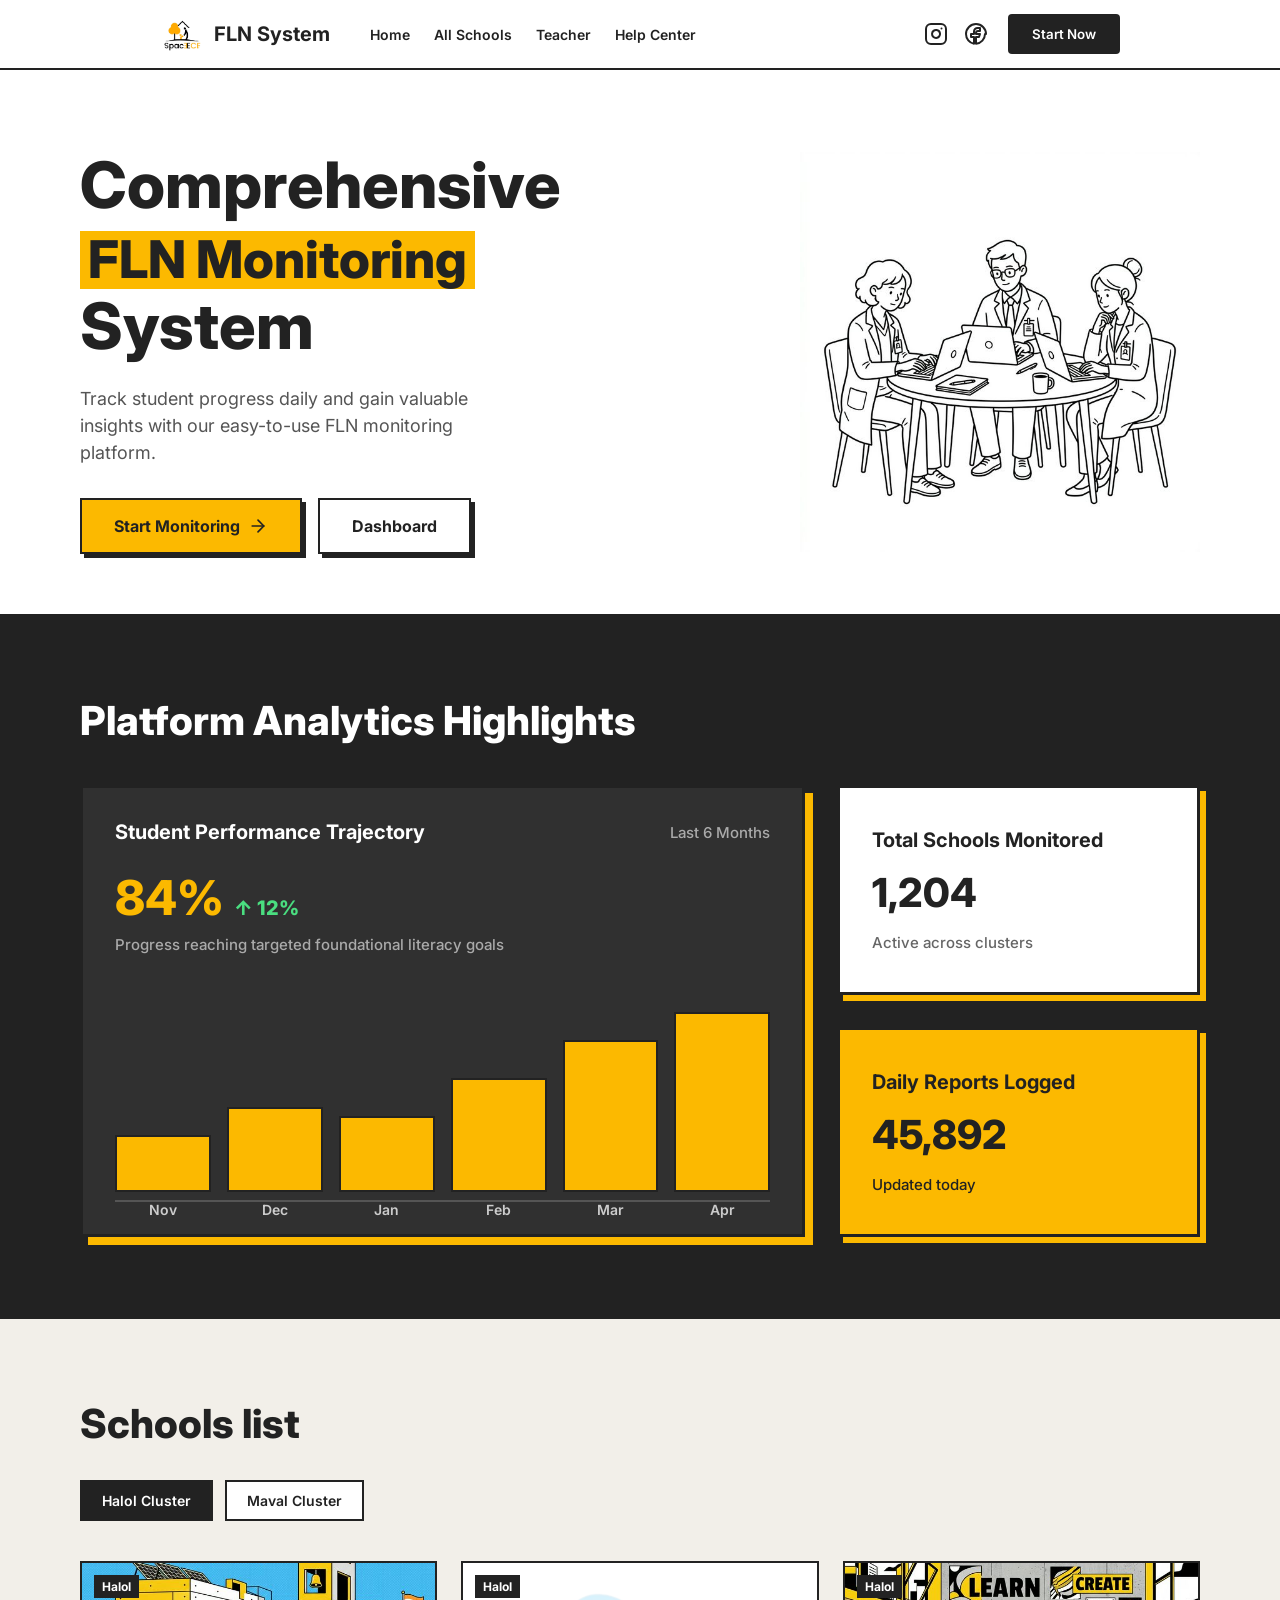
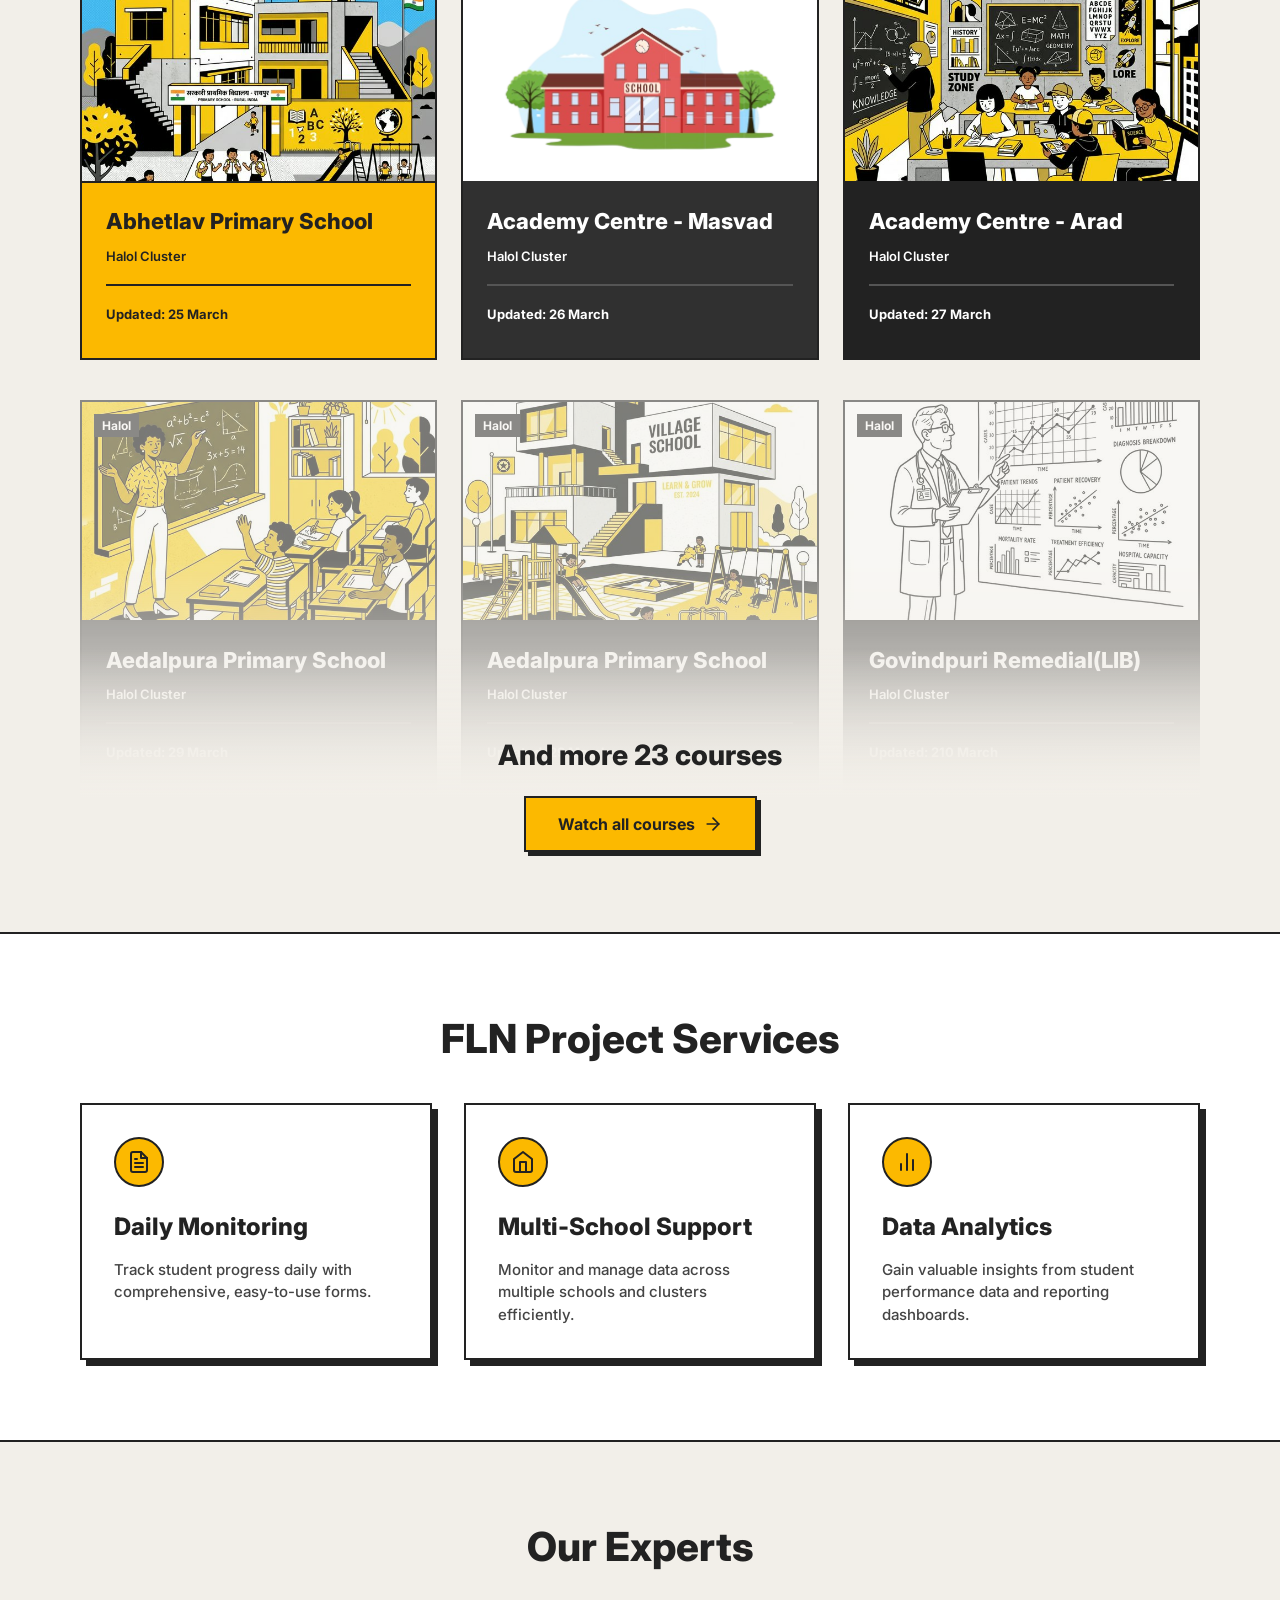
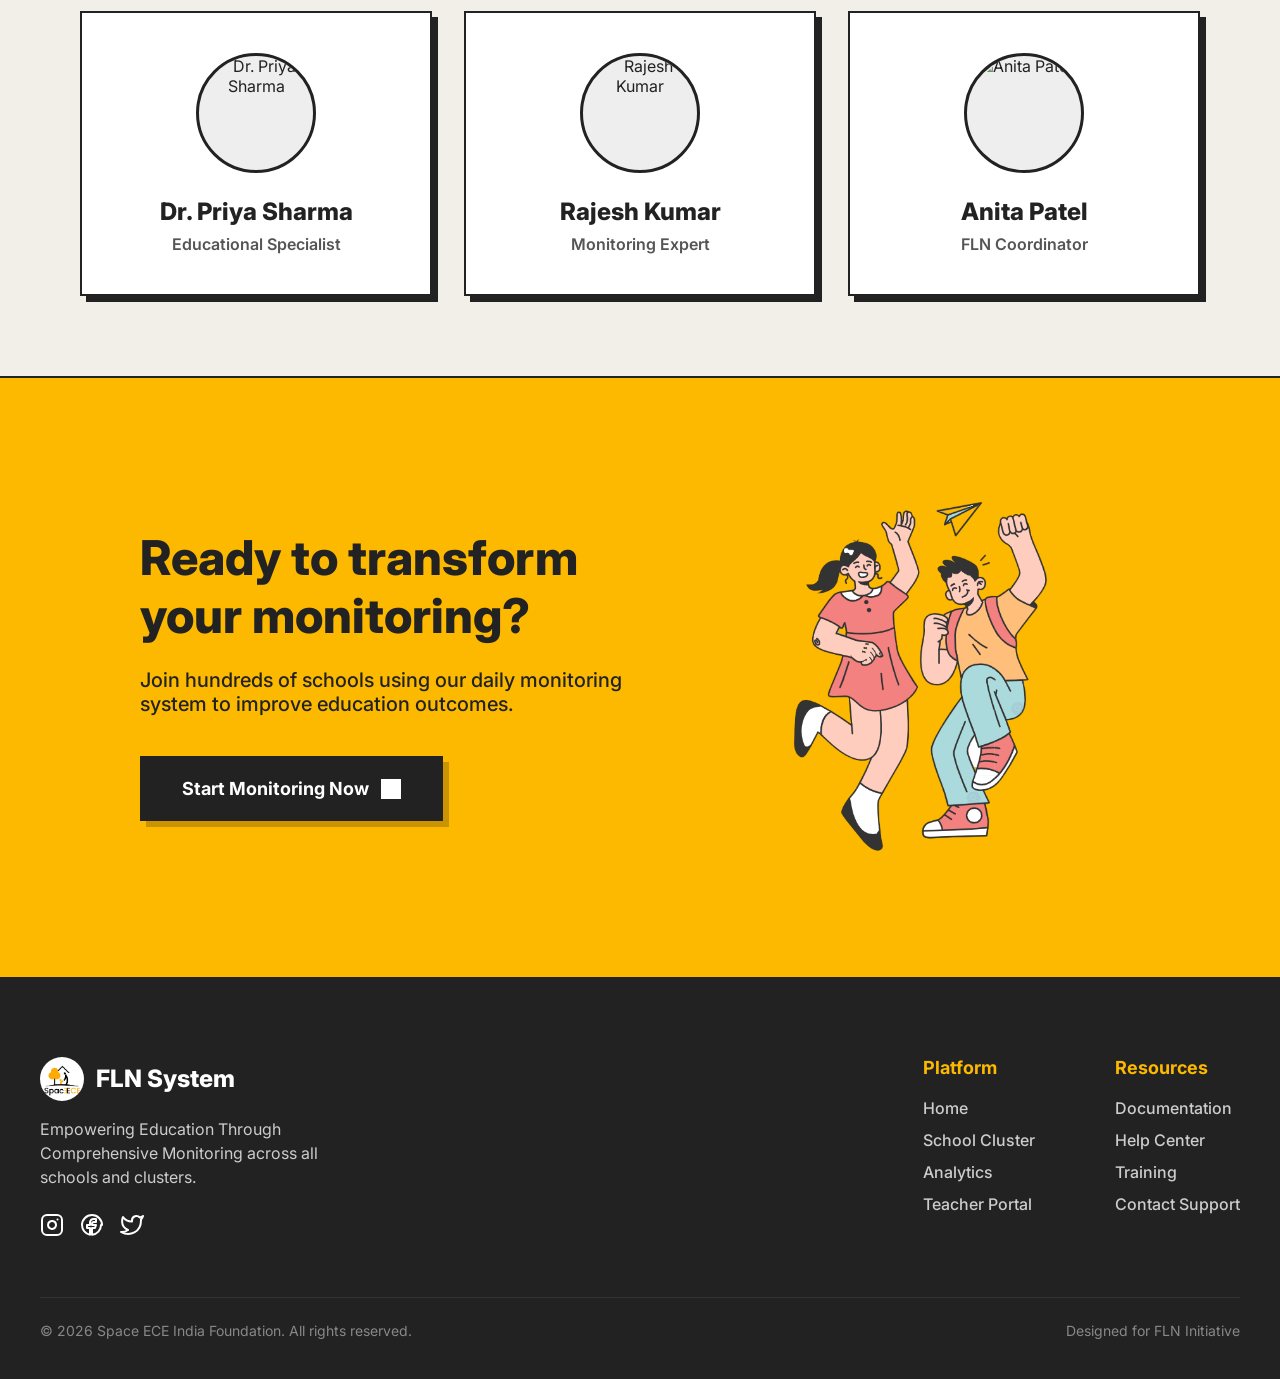
==== index.html @ 3b797afa "fix: Update all navigation links to point to their respective HTML pages across the application." ====
<!DOCTYPE html>
<html lang="en">

<head>
  <meta charset="UTF-8">
  <meta name="viewport" content="width=device-width, initial-scale=1.0">
  <title>FLN Monitoring | Space ECE India Foundation</title>
  <link rel="preconnect" href="https://fonts.googleapis.com">
  <link rel="preconnect" href="https://fonts.gstatic.com" crossorigin>
  <link href="https://fonts.googleapis.com/css2?family=Inter:wght@400;500;600;700;800&display=swap" rel="stylesheet">
  <style>
    :root {
      --yellow: #fcb900;
      --black: #222222;
      --dark-gray: #303030;
      --bg-gray: #f2efe9;
      --border-color: #222222;
    }

    * {
      margin: 0;
      padding: 0;
      box-sizing: border-box;
      font-family: 'Inter', sans-serif;
    }

    body {
      color: var(--black);
      background-color: #ffffff;
    }

    /* Navbar */
    .navbar {
      display: flex;
      justify-content: space-between;
      align-items: center;
      padding: 0 160px;
      height: 70px;
      border-bottom: 2px solid var(--border-color);
      background: #fff;
    }

    .nav-left {
      display: flex;
      align-items: center;
      gap: 40px;
    }

    .logo {
      display: flex;
      align-items: center;
      gap: 10px;
      font-size: 20px;
      font-weight: 700;
    }

    .logo-icon {
      width: 44px;
      height: 44px;
      border: none;
      border-radius: 50%;
    }

    .nav-links {
      display: flex;
      gap: 24px;
    }

    .nav-links a {
      text-decoration: none;
      color: var(--black);
      font-weight: 600;
      font-size: 14px;
    }

    .nav-right {
      display: flex;
      align-items: center;
      gap: 20px;
      height: 100%;
    }

    .social-icons {
      display: flex;
      gap: 16px;
      align-items: center;
    }

    .user-profile {
      display: flex;
      align-items: center;
      gap: 12px;
      border-left: 2px solid var(--border-color);
      padding-left: 20px;
      height: 100%;
      font-weight: 600;
      font-size: 14px;
    }

    .avatar {
      width: 32px;
      height: 32px;
      border-radius: 50%;
      background: #ddd;
      overflow: hidden;
    }

    .avatar img {
      width: 100%;
      height: 100%;
      object-fit: cover;
    }

    .btn-write {
      background: var(--black);
      color: #fff;
      border: none;
      padding: 12px 24px;
      font-weight: 600;
      border-radius: 4px;
      cursor: pointer;
      display: flex;
      align-items: center;
      gap: 8px;
    }

    /* Hero Section */
    .hero {
      display: flex;
      justify-content: space-between;
      align-items: center;
      padding: 80px 80px 60px 80px;
      max-width: 1400px;
      margin: 0 auto;
    }

    .hero-content {
      flex: 1;
      max-width: 500px;
    }

    .hero h1 {
      font-size: 64px;
      line-height: 1.1;
      font-weight: 800;
      margin-bottom: 24px;
    }

    .highlight-yellow {
      background-color: var(--yellow);
      padding: 0 8px;
      display: inline-block;
    }

    .hero p {
      font-size: 18px;
      color: #555;
      line-height: 1.5;
      max-width: 400px;
    }

    .hero-buttons {
      display: flex;
      gap: 16px;
      margin-top: 32px;
    }

    .btn-hero {
      border: 2px solid var(--black);
      padding: 16px 32px;
      font-size: 16px;
      font-weight: 700;
      cursor: pointer;
      display: inline-flex;
      align-items: center;
      gap: 8px;
      box-shadow: 4px 4px 0px var(--black);
      transition: transform 0.1s, box-shadow 0.1s;
      text-decoration: none;
    }

    .btn-hero:active {
      transform: translate(2px, 2px);
      box-shadow: 2px 2px 0px var(--black);
    }

    .btn-hero.yellow {
      background: var(--yellow);
      color: var(--black);
    }

    .btn-hero.white {
      background: #ffffff;
      color: var(--black);
    }

    .hero-image {
      flex: 1;
      display: flex;
      justify-content: flex-end;
    }

    .hero-image img {
      max-width: 100%;
      height: auto;
      max-height: 400px;
    }

    /* Courses Section */
    .courses-section {
      background-color: var(--bg-gray);
      padding: 80px;
      border-top: 2px solid var(--border-color);
    }

    .courses-container {
      max-width: 1240px;
      margin: 0 auto;
    }

    .courses-header h2 {
      font-size: 40px;
      font-weight: 800;
      margin-bottom: 32px;
    }

    .categories {
      display: flex;
      gap: 12px;
      margin-bottom: 40px;
    }

    .cat-btn {
      padding: 10px 20px;
      border: 2px solid var(--border-color);
      background: #fff;
      color: var(--black);
      font-weight: 600;
      font-size: 14px;
      cursor: pointer;
    }

    .cat-btn.active {
      background: var(--black);
      color: #fff;
      border-color: var(--black);
    }

    .courses-grid {
      display: grid;
      grid-template-columns: repeat(3, 1fr);
      gap: 24px;
      margin-bottom: 40px;
    }

    .course-card {
      border: 2px solid var(--border-color);
      background: #fff;
      display: flex;
      flex-direction: column;
      position: relative;
      overflow: hidden;
    }

    .card-image {
      height: 220px;
      background: #fff;
      border-bottom: 2px solid var(--border-color);
      display: flex;
      justify-content: center;
      align-items: center;
      overflow: hidden;
    }

    .card-image img {
      width: 100%;
      height: 100%;
      object-fit: cover;
    }

    .badge {
      position: absolute;
      top: 12px;
      left: 12px;
      background: var(--black);
      color: #fff;
      padding: 4px 8px;
      font-size: 12px;
      font-weight: 700;
    }

    .card-content {
      padding: 24px;
      flex: 1;
      display: flex;
      flex-direction: column;
    }

    .card-title {
      font-size: 22px;
      font-weight: 800;
      margin-bottom: 12px;
      line-height: 1.3;
    }

    .card-subtitle {
      font-size: 13px;
      font-weight: 600;
      margin-bottom: 20px;
    }

    .card-divider {
      height: 2px;
      background: var(--border-color);
      margin-bottom: 20px;
    }

    .card-date {
      font-size: 13px;
      font-weight: 700;
      margin-bottom: 12px;
    }

    .card-price {
      font-size: 24px;
      font-weight: 800;
      display: flex;
      align-items: center;
      gap: 16px;
    }

    .price-highlight {
      background: var(--black);
      color: var(--yellow);
      padding: 4px 12px;
    }

    .price-old {
      text-decoration: line-through;
      font-size: 18px;
      font-weight: 700;
    }

    /* Card Variations */
    .card-yellow {
      background-color: var(--yellow);
    }

    .card-yellow .card-divider {
      background: var(--black);
    }

    .card-dark {
      background-color: var(--dark-gray);
      color: #fff;
    }

    .card-dark .card-divider {
      background: #555;
    }

    .card-dark .card-image {
      border-bottom-color: var(--dark-gray);
    }

    .card-black {
      background-color: var(--black);
      color: #fff;
    }

    .card-black .card-divider {
      background: #555;
    }

    .card-black .card-image {
      border-bottom-color: var(--black);
    }

    .hidden-row {
      opacity: 0.5;
      mask-image: linear-gradient(to bottom, black 40%, transparent 100%);
      -webkit-mask-image: linear-gradient(to bottom, black 40%, transparent 100%);
      margin-bottom: -100px;
    }

    .fade-out-container {
      position: relative;
    }

    .fade-overlay {
      position: absolute;
      bottom: 0;
      left: 0;
      width: 100%;
      height: 150px;
      background: linear-gradient(to bottom, transparent, var(--bg-gray));
      z-index: 10;
    }

    .courses-footer {
      text-align: center;
      margin-top: 40px;
      position: relative;
      z-index: 20;
    }

    .more-text {
      font-size: 28px;
      font-weight: 800;
      margin-bottom: 24px;
    }

    .btn-watch {
      background: var(--yellow);
      color: var(--black);
      border: 2px solid var(--black);
      padding: 16px 32px;
      font-size: 16px;
      font-weight: 700;
      cursor: pointer;
      display: inline-flex;
      align-items: center;
      gap: 8px;
      box-shadow: 4px 4px 0px var(--black);
      transition: transform 0.1s, box-shadow 0.1s;
    }

    .btn-watch:active {
      transform: translate(2px, 2px);
      box-shadow: 2px 2px 0px var(--black);
    }

    /* Services Section */
    .services-section {
      padding: 80px;
      background-color: #ffffff;
      border-top: 2px solid var(--border-color);
    }

    .services-container {
      max-width: 1240px;
      margin: 0 auto;
    }

    .services-header h2 {
      font-size: 40px;
      font-weight: 800;
      margin-bottom: 40px;
      text-align: center;
    }

    .services-grid {
      display: grid;
      grid-template-columns: repeat(3, 1fr);
      gap: 32px;
    }

    .service-card {
      border: 2px solid var(--border-color);
      padding: 32px;
      background: #ffffff;
      position: relative;
      box-shadow: 6px 6px 0px var(--border-color);
      transition: transform 0.2s, box-shadow 0.2s;
    }

    .service-card:hover {
      transform: translate(2px, 2px);
      box-shadow: 4px 4px 0px var(--border-color);
    }

    .service-icon {
      width: 50px;
      height: 50px;
      background: var(--yellow);
      border: 2px solid var(--border-color);
      display: flex;
      align-items: center;
      justify-content: center;
      border-radius: 50%;
      margin-bottom: 24px;
    }

    .service-icon .service-svg {
      width: 24px;
      height: 24px;
    }

    .service-card h3 {
      font-size: 24px;
      font-weight: 800;
      margin-bottom: 16px;
      line-height: 1.3;
    }

    .service-card p {
      font-size: 15px;
      color: #444;
      line-height: 1.5;
      font-weight: 500;
    }

    /* Teachers Section */
    .teachers-section {
      padding: 80px;
      background-color: var(--bg-gray);
      border-top: 2px solid var(--border-color);
    }

    .teachers-container {
      max-width: 1240px;
      margin: 0 auto;
    }

    .teachers-header h2 {
      font-size: 40px;
      font-weight: 800;
      margin-bottom: 40px;
      text-align: center;
    }

    .teachers-grid {
      display: grid;
      grid-template-columns: repeat(3, 1fr);
      gap: 32px;
    }

    .teacher-card {
      border: 2px solid var(--border-color);
      padding: 40px 24px;
      background: #ffffff;
      text-align: center;
      box-shadow: 6px 6px 0px var(--border-color);
      transition: transform 0.2s, box-shadow 0.2s;
    }

    .teacher-card:hover {
      transform: translate(2px, 2px);
      box-shadow: 4px 4px 0px var(--border-color);
    }

    .teacher-avatar {
      width: 120px;
      height: 120px;
      margin: 0 auto 24px;
      border-radius: 50%;
      border: 3px solid var(--border-color);
      overflow: hidden;
      background: #eee;
    }

    .teacher-avatar img {
      width: 100%;
      height: 100%;
      object-fit: cover;
    }

    .teacher-card h3 {
      font-size: 24px;
      font-weight: 800;
      margin-bottom: 8px;
    }

    .teacher-card p {
      font-size: 16px;
      color: #555;
      font-weight: 600;
    }

    /* CTA Section */
    .cta-section {
      padding: 100px 40px;
      background-color: var(--yellow);
      border-top: 2px solid var(--border-color);
    }

    .cta-container {
      max-width: 1000px;
      margin: 0 auto;
      display: flex;
      align-items: center;
      justify-content: space-between;
      gap: 40px;
      text-align: left;
    }

    .cta-content {
      flex: 1;
      max-width: 600px;
    }

    .cta-image-wrapper {
      flex-shrink: 0;
    }

    .cta-image-wrapper img {
      max-width: 450px;
      height: auto;
      object-fit: contain;
    }

    .cta-container h2 {
      font-size: 48px;
      font-weight: 800;
      line-height: 1.2;
      margin-bottom: 24px;
    }

    .cta-container p {
      font-size: 20px;
      font-weight: 500;
      margin-bottom: 40px;
      color: #222;
    }

    .btn-cta {
      background: var(--black);
      color: #fff;
      border: 2px solid var(--black);
      padding: 20px 40px;
      font-size: 18px;
      font-weight: 700;
      cursor: pointer;
      display: inline-flex;
      align-items: center;
      gap: 12px;
      box-shadow: 6px 6px 0px rgba(0, 0, 0, 0.2);
      transition: transform 0.1s, box-shadow 0.1s;
    }

    .btn-cta:active {
      transform: translate(3px, 3px);
      box-shadow: 3px 3px 0px rgba(0, 0, 0, 0.2);
    }

    /* Footer Section */
    .site-footer {
      background-color: var(--black);
      color: #ffffff;
      padding: 80px 40px 40px 40px;
      border-top: 4px solid var(--yellow);
    }

    .footer-container {
      max-width: 1240px;
      margin: 0 auto;
      display: flex;
      justify-content: space-between;
      align-items: flex-start;
      flex-wrap: wrap;
      gap: 40px;
    }

    .footer-brand {
      max-width: 300px;
    }

    .footer-brand h2 {
      font-size: 24px;
      font-weight: 800;
      margin-bottom: 16px;
      display: flex;
      align-items: center;
      gap: 12px;
    }

    .footer-brand h2 .logo-icon {
      border: none;
    }

    .footer-brand p {
      color: #ccc;
      line-height: 1.5;
      margin-bottom: 24px;
    }

    .footer-links {
      display: flex;
      gap: 80px;
      flex-wrap: wrap;
    }

    .footer-col h4 {
      font-size: 18px;
      font-weight: 700;
      margin-bottom: 20px;
      color: var(--yellow);
    }

    .footer-col ul {
      list-style: none;
    }

    .footer-col ul li {
      margin-bottom: 12px;
    }

    .footer-col ul a {
      color: #ccc;
      text-decoration: none;
      transition: color 0.2s;
      font-weight: 500;
    }

    .footer-col ul a:hover {
      color: var(--yellow);
    }

    .footer-bottom {
      max-width: 1240px;
      margin: 60px auto 0;
      padding-top: 24px;
      border-top: 1px solid #333;
      display: flex;
      justify-content: space-between;
      align-items: center;
      color: #888;
      font-size: 14px;
      flex-wrap: wrap;
      gap: 16px;
    }

    /* Icons placeholder styles */
    .icon {
      display: inline-block;
      width: 20px;
      height: 20px;
      background: currentColor;
      mask-size: contain;
      mask-repeat: no-repeat;
      -webkit-mask-size: contain;
      -webkit-mask-repeat: no-repeat;
    }

    /* Dashboard Highlights */
    .dashboard-section {
      padding: 80px;
      background-color: var(--black);
      border-top: 2px solid var(--border-color);
      color: #fff;
    }

    .dashboard-container {
      max-width: 1240px;
      margin: 0 auto;
    }

    .dashboard-header h2 {
      font-size: 40px;
      font-weight: 800;
      margin-bottom: 40px;
      color: #fff;
    }

    .dashboard-grid {
      display: grid;
      grid-template-columns: 2fr 1fr;
      gap: 32px;
    }

    .dash-card {
      border: 3px solid var(--border-color);
      background: var(--dark-gray);
      padding: 32px;
      box-shadow: 8px 8px 0px var(--yellow);
      transition: transform 0.2s, box-shadow 0.2s;
    }

    .dash-card:hover {
      transform: translate(2px, 2px);
      box-shadow: 6px 6px 0px var(--yellow);
    }

    .dash-card-header {
      display: flex;
      justify-content: space-between;
      align-items: center;
      margin-bottom: 24px;
    }

    .dash-title {
      font-size: 20px;
      font-weight: 700;
      color: #fff;
    }

    .dash-value {
      font-size: 48px;
      font-weight: 800;
      color: var(--yellow);
      margin-bottom: 8px;
    }

    .dash-sub {
      color: #aaa;
      font-size: 15px;
      font-weight: 500;
    }

    /* Mock Bar Chart */
    .bar-chart {
      display: flex;
      align-items: flex-end;
      height: 200px;
      gap: 16px;
      margin-top: 48px;
      border-bottom: 2px solid #555;
      padding-bottom: 8px;
    }

    .bar {
      flex: 1;
      background-color: var(--yellow);
      border: 2px solid var(--black);
      min-height: 20px;
      position: relative;
      transition: background-color 0.2s;
    }

    .bar:hover {
      background-color: #fff;
    }

    .bar span {
      position: absolute;
      bottom: -28px;
      left: 50%;
      transform: translateX(-50%);
      font-size: 14px;
      color: #ccc;
      font-weight: 600;
    }

    /* Mini Stats Grid */
    .mini-stats {
      display: grid;
      grid-template-columns: 1fr;
      gap: 32px;
    }

    .mini-stat-card {
      border: 3px solid var(--border-color);
      background: #ffffff;
      color: var(--black);
      padding: 32px;
      box-shadow: 6px 6px 0px var(--yellow);
      display: flex;
      flex-direction: column;
      justify-content: center;
    }

    .mini-stat-card .dash-title {
      color: var(--black);
    }

    .mini-stat-card .dash-value {
      color: var(--black);
      font-size: 40px;
    }

    .mini-stat-card.yellow-bg {
      background: var(--yellow);
    }

    /* =========================================
       Responsive Utilities (Media Queries)
       ========================================= */

    /* Tablet (max-width: 1024px) */
    @media (max-width: 1024px) {
      .navbar {
        padding: 0 40px;
      }

      .nav-links {
        display: none;
        /* Hide links for a cleaner look on tablet unless a hamburger menu is added */
      }

      .hero {
        padding: 60px 40px;
        flex-direction: column;
        text-align: center;
      }

      .hero-content {
        max-width: 100%;
        margin-bottom: 40px;
      }

      .hero p {
        margin: 0 auto;
      }

      .hero-buttons {
        justify-content: center;
      }

      .courses-section,
      .services-section,
      .teachers-section,
      .dashboard-section {
        padding: 60px 40px;
      }

      .courses-grid,
      .services-grid,
      .teachers-grid {
        grid-template-columns: repeat(2, 1fr);
      }

      .dashboard-grid {
        grid-template-columns: 1fr;
      }

      .cta-container {
        flex-direction: column;
        text-align: center;
        gap: 24px;
      }

      .cta-content {
        max-width: 100%;
      }

      .footer-container {
        gap: 40px;
      }

      .footer-links {
        gap: 40px;
      }
    }

    /* Mobile (max-width: 768px) */
    @media (max-width: 768px) {

      html,
      body {
        overflow-x: hidden;
        width: 100%;
      }

      .navbar {
        padding: 0 16px;
        height: 60px;
      }

      .nav-left {
        gap: 12px;
      }

      .logo {
        font-size: 15px;
      }

      .logo-icon {
        width: 28px;
        height: 28px;
      }

      .nav-right {
        gap: 8px;
      }

      .user-profile,
      .social-icons {
        display: none;
      }

      .btn-write {
        padding: 8px 12px;
        font-size: 12px;
      }

      .hero {
        padding: 40px 16px;
      }

      .hero h1 {
        font-size: 36px;
      }

      .highlight-yellow {
        font-size: 28px !important;
      }

      .hero p {
        font-size: 15px;
      }

      .btn-hero {
        padding: 12px 20px;
        font-size: 14px;
        width: 100%;
        justify-content: center;
      }

      .hero-buttons {
        flex-direction: column;
        gap: 12px;
      }

      .courses-section,
      .services-section,
      .teachers-section,
      .dashboard-section {
        padding: 40px 16px;
      }

      .courses-header h2,
      .services-header h2,
      .teachers-header h2,
      .dashboard-header h2 {
        font-size: 28px;
      }

      .courses-grid,
      .services-grid,
      .teachers-grid,
      .mini-stats {
        grid-template-columns: 1fr;
        gap: 20px;
      }

      .categories {
        flex-direction: column;
      }

      .cat-btn {
        width: 100%;
        text-align: center;
      }

      .dash-card {
        padding: 20px;
      }

      .dash-value {
        font-size: 32px;
      }

      .bar-chart {
        height: 150px;
        gap: 6px;
        margin-top: 24px;
      }

      .mini-stat-card {
        padding: 20px;
      }

      .cta-section {
        padding: 60px 16px;
      }

      .cta-container h2 {
        font-size: 32px;
      }

      .cta-container p {
        font-size: 15px;
        margin-bottom: 24px;
      }

      .btn-cta {
        width: 100%;
        justify-content: center;
      }

      .cta-image-wrapper img {
        max-width: 100%;
        height: auto;
      }

      .footer-brand {
        max-width: 100%;
      }

      .footer-links {
        flex-direction: column;
        width: 100%;
        gap: 32px;
      }

      .footer-bottom {
        flex-direction: column;
        text-align: center;
        gap: 12px;
      }
    }
  </style>
</head>

<body>

  <header class="navbar">
    <div class="nav-left">
      <div class="logo">
        <img class="logo-icon" src="assets/logo.jpeg" alt="Logo" style="object-fit: cover;">
        FLN System
      </div>
      <div class="nav-links">
        <a href="index.html">Home</a>
        <a href="cluster.html">All Schools</a>
        <a href="teacher-portal.html">Teacher</a>
        <a href="help-center.html">Help Center</a>
      </div>
    </div>
    <div class="nav-right">
      <div class="social-icons">
        <!-- Simple SVG placeholders for Instagram and VK -->
        <svg width="24" height="24" viewBox="0 0 24 24" fill="none" stroke="currentColor" stroke-width="2"
          stroke-linecap="round" stroke-linejoin="round">
          <rect x="2" y="2" width="20" height="20" rx="5" ry="5"></rect>
          <path d="M16 11.37A4 4 0 1 1 12.63 8 4 4 0 0 1 16 11.37z"></path>
          <line x1="17.5" y1="6.5" x2="17.51" y2="6.5"></line>
        </svg>
        <svg width="24" height="24" viewBox="0 0 24 24" fill="none" stroke="currentColor" stroke-width="2"
          stroke-linecap="round" stroke-linejoin="round">
          <path
            d="M22 12c0-5.52-4.48-10-10-10S2 6.48 2 12c0 4.84 3.44 8.87 8 9.8V15H7v-3h3V9.5C10 7.57 11.57 6 13.5 6H16v3h-2c-1.1 0-2 .9-2 2v1h4l-1 3h-3v6.78c5.05-.5 9-4.76 9-9.78z">
          </path>
        </svg>
      </div>
      <button class="btn-write" onclick="window.location.href='cluster.html'">
        Start Now
      </button>
    </div>
  </header>

  <main>
    <section class="hero">
      <div class="hero-content">
        <h1>
          Comprehensive<br>
          <span class="highlight-yellow" style="font-size: 52px;">FLN Monitoring</span><br>
          System
        </h1>
        <p>Track student progress daily and gain valuable insights with our easy-to-use FLN monitoring platform.</p>
        <div class="hero-buttons">
          <button class="btn-hero yellow" onclick="window.location.href='cluster.html'">
            Start Monitoring
            <svg width="20" height="20" viewBox="0 0 24 24" fill="none" stroke="currentColor" stroke-width="2"
              stroke-linecap="round" stroke-linejoin="round">
              <line x1="5" y1="12" x2="19" y2="12"></line>
              <polyline points="12 5 19 12 12 19"></polyline>
            </svg>
          </button>
          <button class="btn-hero white">
            Dashboard
          </button>
        </div>
      </div>
      <div class="hero-image">
        <img src="assets/hero.png" alt="Doctors at table">
      </div>
    </section>

    <!-- Dashboard Highlights Section -->
    <section class="dashboard-section">
      <div class="dashboard-container">
        <div class="dashboard-header">
          <h2>Platform Analytics Highlights</h2>
        </div>
        <div class="dashboard-grid">
          <div class="dash-card">
            <div class="dash-card-header">
              <div class="dash-title">Student Performance Trajectory</div>
              <div class="dash-sub">Last 6 Months</div>
            </div>
            <div class="dash-value">84% <span style="font-size:20px; color:#4ade80;">↑ 12%</span></div>
            <div class="dash-sub">Progress reaching targeted foundational literacy goals</div>
            <div class="bar-chart">
              <div class="bar" style="height: 30%;"><span>Nov</span></div>
              <div class="bar" style="height: 45%;"><span>Dec</span></div>
              <div class="bar" style="height: 40%;"><span>Jan</span></div>
              <div class="bar" style="height: 60%;"><span>Feb</span></div>
              <div class="bar" style="height: 80%;"><span>Mar</span></div>
              <div class="bar" style="height: 95%;"><span>Apr</span></div>
            </div>
          </div>
          <div class="mini-stats">
            <div class="mini-stat-card">
              <div class="dash-title">Total Schools Monitored</div>
              <div class="dash-value" style="margin-top:16px;">1,204</div>
              <div class="dash-sub" style="color: #666; margin-top:8px;">Active across clusters</div>
            </div>
            <div class="mini-stat-card yellow-bg">
              <div class="dash-title">Daily Reports Logged</div>
              <div class="dash-value" style="margin-top:16px;">45,892</div>
              <div class="dash-sub" style="color: #222; margin-top:8px;">Updated today</div>
            </div>
          </div>
        </div>
      </div>
    </section>

    <section class="courses-section">
      <div class="courses-container">
        <div class="courses-header">
          <h2>Schools list</h2>
        </div>

        <div class="categories">
          <button class="cat-btn active" id="btn-halol">Halol Cluster</button>
          <button class="cat-btn" id="btn-maval">Maval Cluster</button>
        </div>

        <div id="halol-cluster">
          <div class="fade-out-container">
            <div class="courses-grid">
              <div class="course-card card-yellow">
                <span class="badge">Halol</span>
                <div class="card-image">
                  <img src="assets/neo_school_1.png" alt="Halol Primary School">
                </div>
                <div class="card-content">
                  <div class="card-title">Abhetlav Primary School</div>
                  <div class="card-subtitle">Halol Cluster</div>
                  <div class="card-divider"></div>
                  <div class="card-date">Updated: 25 March</div>
                </div>
              </div>
              <div class="course-card card-dark">
                <span class="badge">Halol</span>
                <div class="card-image">
                  <img src="assets/School3.png" alt="Halol Secondary School">
                </div>
                <div class="card-content">
                  <div class="card-title">Academy Centre - Masvad</div>
                  <div class="card-subtitle">Halol Cluster</div>
                  <div class="card-divider"></div>
                  <div class="card-date">Updated: 26 March</div>
                </div>
              </div>
              <div class="course-card card-black">
                <span class="badge">Halol</span>
                <div class="card-image">
                  <img src="assets/neo_school_3.png" alt="Halol High School">
                </div>
                <div class="card-content">
                  <div class="card-title">Academy Centre - Arad</div>
                  <div class="card-subtitle">Halol Cluster</div>
                  <div class="card-divider"></div>
                  <div class="card-date">Updated: 27 March</div>
                </div>
              </div>
            </div>
            <div class="courses-grid hidden-row">
              <div class="course-card card-dark">
                <span class="badge">Halol</span>
                <div class="card-image">
                  <img src="assets/neo_school_4.png" alt="Aedalpura Primary School">
                </div>
                <div class="card-content">
                  <div class="card-title">Aedalpura Primary School</div>
                  <div class="card-subtitle">Halol Cluster</div>
                  <div class="card-divider"></div>
                  <div class="card-date">Updated: 29 March</div>
                </div>
              </div>
              <div class="course-card card-dark">
                <span class="badge">Halol</span>
                <div class="card-image">
                  <img src="assets/neo_school_2.png" alt="Aedalpura Primary School">
                </div>
                <div class="card-content">
                  <div class="card-title">Aedalpura Primary School</div>
                  <div class="card-subtitle">Halol Cluster</div>
                  <div class="card-divider"></div>
                  <div class="card-date">Updated: 29 March</div>
                </div>
              </div>
              <div class="course-card card-black">
                <span class="badge">Halol</span>
                <div class="card-image">
                  <img src="assets/course2.png" alt="Halol Public School">
                </div>
                <div class="card-content">
                  <div class="card-title">Govindpuri Remedial(LIB)</div>
                  <div class="card-subtitle">Halol Cluster</div>
                  <div class="card-divider"></div>
                  <div class="card-date">Updated: 210 March</div>
                </div>
              </div>
            </div>
            <div class="fade-overlay"></div>
          </div>
        </div>
        <div id="maval-cluster" style="display: none;">
          <div class="fade-out-container">
            <div class="courses-grid">
              <!-- Card 1 -->
              <div class="course-card card-yellow">
                <span class="badge">Maval Cluster</span>
                <div class="card-image">
                  <img src="assets/course1.png" alt="Evaluating patient">
                </div>
                <div class="card-content">
                  <div class="card-title">Shri Chhtrapati Shivaji Vcidya Mandir, Kanhe</div>
                  <div class="card-subtitle">Травматологи • Хирурги • Анестезиологи</div>
                  <div class="card-divider"></div>
                  <div class="card-date">Start 25 march</div>
                </div>
              </div>

              <!-- Card 2 -->
              <div class="course-card card-dark">
                <span class="badge">Maval Cluster</span>
                <div class="card-image">
                  <img src="assets/School3.png" alt="Medical statistics">
                </div>
                <div class="card-content">
                  <div class="card-title">Shriram Vidyalaya, Navalakh Umbre</div>
                  <div class="card-subtitle">All Student</div>
                  <div class="card-divider"></div>
                  <div class="card-date">Start 25 march</div>
                </div>
              </div>

              <!-- Card 3 -->
              <div class="course-card card-black">
                <span class="badge">Maval Cluster</span>
                <div class="card-image">
                  <img src="assets/School4.png" alt="Doctor and law">
                </div>
                <div class="card-content">
                  <div class="card-title">Z P Primary Schoool, Bhoyare</div>
                  <div class="card-subtitle">Всем врачам</div>
                  <div class="card-divider"></div>
                  <div class="card-date">Start 25 march at 08:00</div>
                </div>
              </div>
            </div>

            <!-- Second row placeholder fade -->
            <div class="courses-grid hidden-row">
              <!-- Card 4 placeholder -->
              <div class="course-card">
                <div class="card-image"><img src="assets/neo_school_1.png"></div>
              </div>
              <!-- Card 5 placeholder -->
              <div class="course-card">
                <div class="card-image"><img src="assets/neo_school_2.png"></div>
              </div>
              <!-- Card 6 placeholder -->
              <div class="course-card">
                <span class="badge">Maval Cluster</span>
                <div class="card-image"><img src="assets/neo_school_3.png"></div>
              </div>
            </div>
            <div class="fade-overlay"></div>
          </div>
        </div>

        <div class="courses-footer">
          <div class="more-text">And more 23 courses</div>
          <button class="btn-watch">
            Watch all courses
            <svg width="20" height="20" viewBox="0 0 24 24" fill="none" stroke="currentColor" stroke-width="2"
              stroke-linecap="round" stroke-linejoin="round">
              <line x1="5" y1="12" x2="19" y2="12"></line>
              <polyline points="12 5 19 12 12 19"></polyline>
            </svg>
          </button>
        </div>
      </div>
    </section>

    <section class="services-section">
      <div class="services-container">
        <div class="services-header">
          <h2>FLN Project Services</h2>
        </div>
        <div class="services-grid">
          <div class="service-card">
            <div class="service-icon">
              <svg class="service-svg" viewBox="0 0 24 24" fill="none" stroke="currentColor" stroke-width="2"
                stroke-linecap="round" stroke-linejoin="round">
                <path d="M14 2H6a2 2 0 0 0-2 2v16a2 2 0 0 0 2 2h12a2 2 0 0 0 2-2V8z"></path>
                <polyline points="14 2 14 8 20 8"></polyline>
                <line x1="16" y1="13" x2="8" y2="13"></line>
                <line x1="16" y1="17" x2="8" y2="17"></line>
                <polyline points="10 9 9 9 8 9"></polyline>
              </svg>
            </div>
            <h3>Daily Monitoring</h3>
            <p>Track student progress daily with comprehensive, easy-to-use forms.</p>
          </div>
          <div class="service-card">
            <div class="service-icon">
              <svg class="service-svg" viewBox="0 0 24 24" fill="none" stroke="currentColor" stroke-width="2"
                stroke-linecap="round" stroke-linejoin="round">
                <path d="M3 9l9-7 9 7v11a2 2 0 0 1-2 2H5a2 2 0 0 1-2-2z"></path>
                <polyline points="9 22 9 12 15 12 15 22"></polyline>
              </svg>
            </div>
            <h3>Multi-School Support</h3>
            <p>Monitor and manage data across multiple schools and clusters efficiently.</p>
          </div>
          <div class="service-card">
            <div class="service-icon">
              <svg class="service-svg" viewBox="0 0 24 24" fill="none" stroke="currentColor" stroke-width="2"
                stroke-linecap="round" stroke-linejoin="round">
                <line x1="18" y1="20" x2="18" y2="10"></line>
                <line x1="12" y1="20" x2="12" y2="4"></line>
                <line x1="6" y1="20" x2="6" y2="14"></line>
              </svg>
            </div>
            <h3>Data Analytics</h3>
            <p>Gain valuable insights from student performance data and reporting dashboards.</p>
          </div>
        </div>
      </div>
    </section>

    <!-- Teachers Section -->
    <section class="teachers-section">
      <div class="teachers-container">
        <div class="teachers-header">
          <h2>Our Experts</h2>
        </div>
        <div class="teachers-grid">
          <div class="teacher-card">
            <div class="teacher-avatar">
              <img src="https://ui-avatars.com/api/?name=Priya+Sharma&background=random&size=120"
                alt="Dr. Priya Sharma">
            </div>
            <h3>Dr. Priya Sharma</h3>
            <p>Educational Specialist</p>
          </div>
          <div class="teacher-card">
            <div class="teacher-avatar">
              <img src="https://ui-avatars.com/api/?name=Rajesh+Kumar&background=random&size=120" alt="Rajesh Kumar">
            </div>
            <h3>Rajesh Kumar</h3>
            <p>Monitoring Expert</p>
          </div>
          <div class="teacher-card">
            <div class="teacher-avatar">
              <img src="https://ui-avatars.com/api/?name=Anita+Patel&background=random&size=120" alt="Anita Patel">
            </div>
            <h3>Anita Patel</h3>
            <p>FLN Coordinator</p>
          </div>
        </div>
      </div>
    </section>

    <!-- CTA Section -->
    <section class="cta-section">
      <div class="cta-container">
        <div class="cta-content">
          <h2>Ready to transform your monitoring?</h2>
          <p>Join hundreds of schools using our daily monitoring system to improve education outcomes.</p>
          <button class="btn-cta" onclick="window.location.href='cluster.html'">Start Monitoring Now <svg width="24"
              height="24" viewBox="0 0 24 24" fill="none" class="icon" stroke="currentColor" stroke-width="2"
              stroke-linecap="round" stroke-linejoin="round">
              <line x1="5" y1="12" x2="19" y2="12"></line>
              <polyline points="12 5 19 12 12 19"></polyline>
            </svg></button>
        </div>
        <div class="cta-image-wrapper">
          <img src="assets/Student.png" alt="Student Illustration">
        </div>
      </div>
    </section>
  </main>

  <footer class="site-footer">
    <div class="footer-container">
      <div class="footer-brand">
        <h2>
          <img class="logo-icon" src="assets/logo.jpeg" alt="Logo" style="object-fit: cover;">
          FLN System
        </h2>
        <p>Empowering Education Through Comprehensive Monitoring across all schools and clusters.</p>
        <div class="social-icons">
          <svg width="24" height="24" viewBox="0 0 24 24" fill="none" stroke="currentColor" stroke-width="2"
            stroke-linecap="round" stroke-linejoin="round">
            <rect x="2" y="2" width="20" height="20" rx="5" ry="5"></rect>
            <path d="M16 11.37A4 4 0 1 1 12.63 8 4 4 0 0 1 16 11.37z"></path>
            <line x1="17.5" y1="6.5" x2="17.51" y2="6.5"></line>
          </svg>
          <svg width="24" height="24" viewBox="0 0 24 24" fill="none" stroke="currentColor" stroke-width="2"
            stroke-linecap="round" stroke-linejoin="round">
            <path
              d="M22 12c0-5.52-4.48-10-10-10S2 6.48 2 12c0 4.84 3.44 8.87 8 9.8V15H7v-3h3V9.5C10 7.57 11.57 6 13.5 6H16v3h-2c-1.1 0-2 .9-2 2v1h4l-1 3h-3v6.78c5.05-.5 9-4.76 9-9.78z">
            </path>
          </svg>
          <svg width="24" height="24" viewBox="0 0 24 24" fill="none" stroke="currentColor" stroke-width="2"
            stroke-linecap="round" stroke-linejoin="round">
            <path
              d="M23 3a10.9 10.9 0 0 1-3.14 1.53 4.48 4.48 0 0 0-7.86 3v1A10.66 10.66 0 0 1 3 4s-4 9 5 13a11.64 11.64 0 0 1-7 2c9 5 20 0 20-11.5a4.5 4.5 0 0 0-.08-.83A7.72 7.72 0 0 0 23 3z">
            </path>
          </svg>
        </div>
      </div>

      <div class="footer-links">
        <div class="footer-col">
          <h4>Platform</h4>
          <ul>
            <li><a href="index.html">Home</a></li>
            <li><a href="cluster.html">School Cluster</a></li>
            <li><a href="#">Analytics</a></li>
            <li><a href="teacher-portal.html">Teacher Portal</a></li>
          </ul>
        </div>
        <div class="footer-col">
          <h4>Resources</h4>
          <ul>
            <li><a href="#">Documentation</a></li>
            <li><a href="help-center.html">Help Center</a></li>
            <li><a href="#">Training</a></li>
            <li><a href="#">Contact Support</a></li>
          </ul>
        </div>
      </div>
    </div>
    <div class="footer-bottom">
      <div>&copy; 2026 Space ECE India Foundation. All rights reserved.</div>
      <div>Designed for FLN Initiative</div>
    </div>
  </footer>

  <script>
    document.addEventListener("DOMContentLoaded", () => {
      const btnHalol = document.getElementById("btn-halol");
      const btnMaval = document.getElementById("btn-maval");
      const halolCluster = document.getElementById("halol-cluster");
      const mavalCluster = document.getElementById("maval-cluster");

      btnHalol.addEventListener("click", () => {
        btnHalol.classList.add("active");
        btnMaval.classList.remove("active");
        halolCluster.style.display = "block";
        mavalCluster.style.display = "none";
      });

      btnMaval.addEventListener("click", () => {
        btnMaval.classList.add("active");
        btnHalol.classList.remove("active");
        mavalCluster.style.display = "block";
        halolCluster.style.display = "none";
      });
    });
  </script>
</body>


</html>
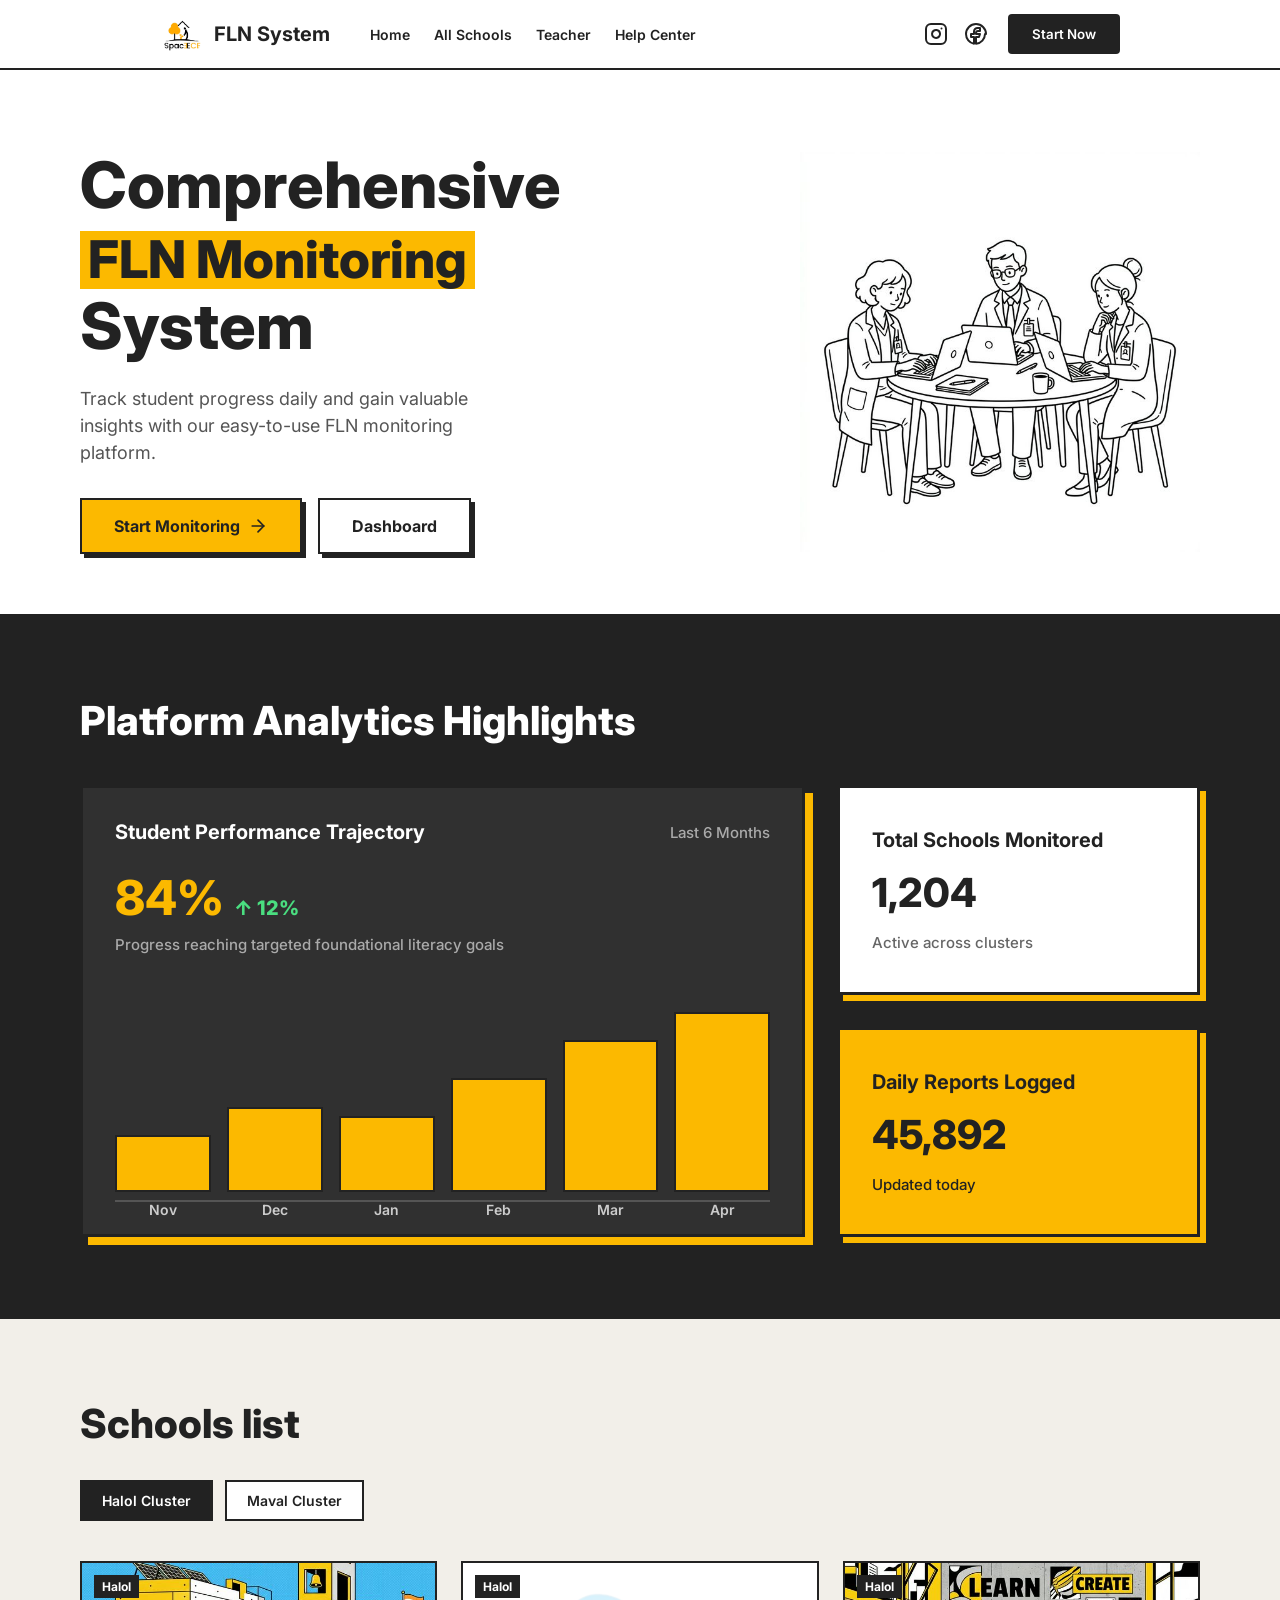
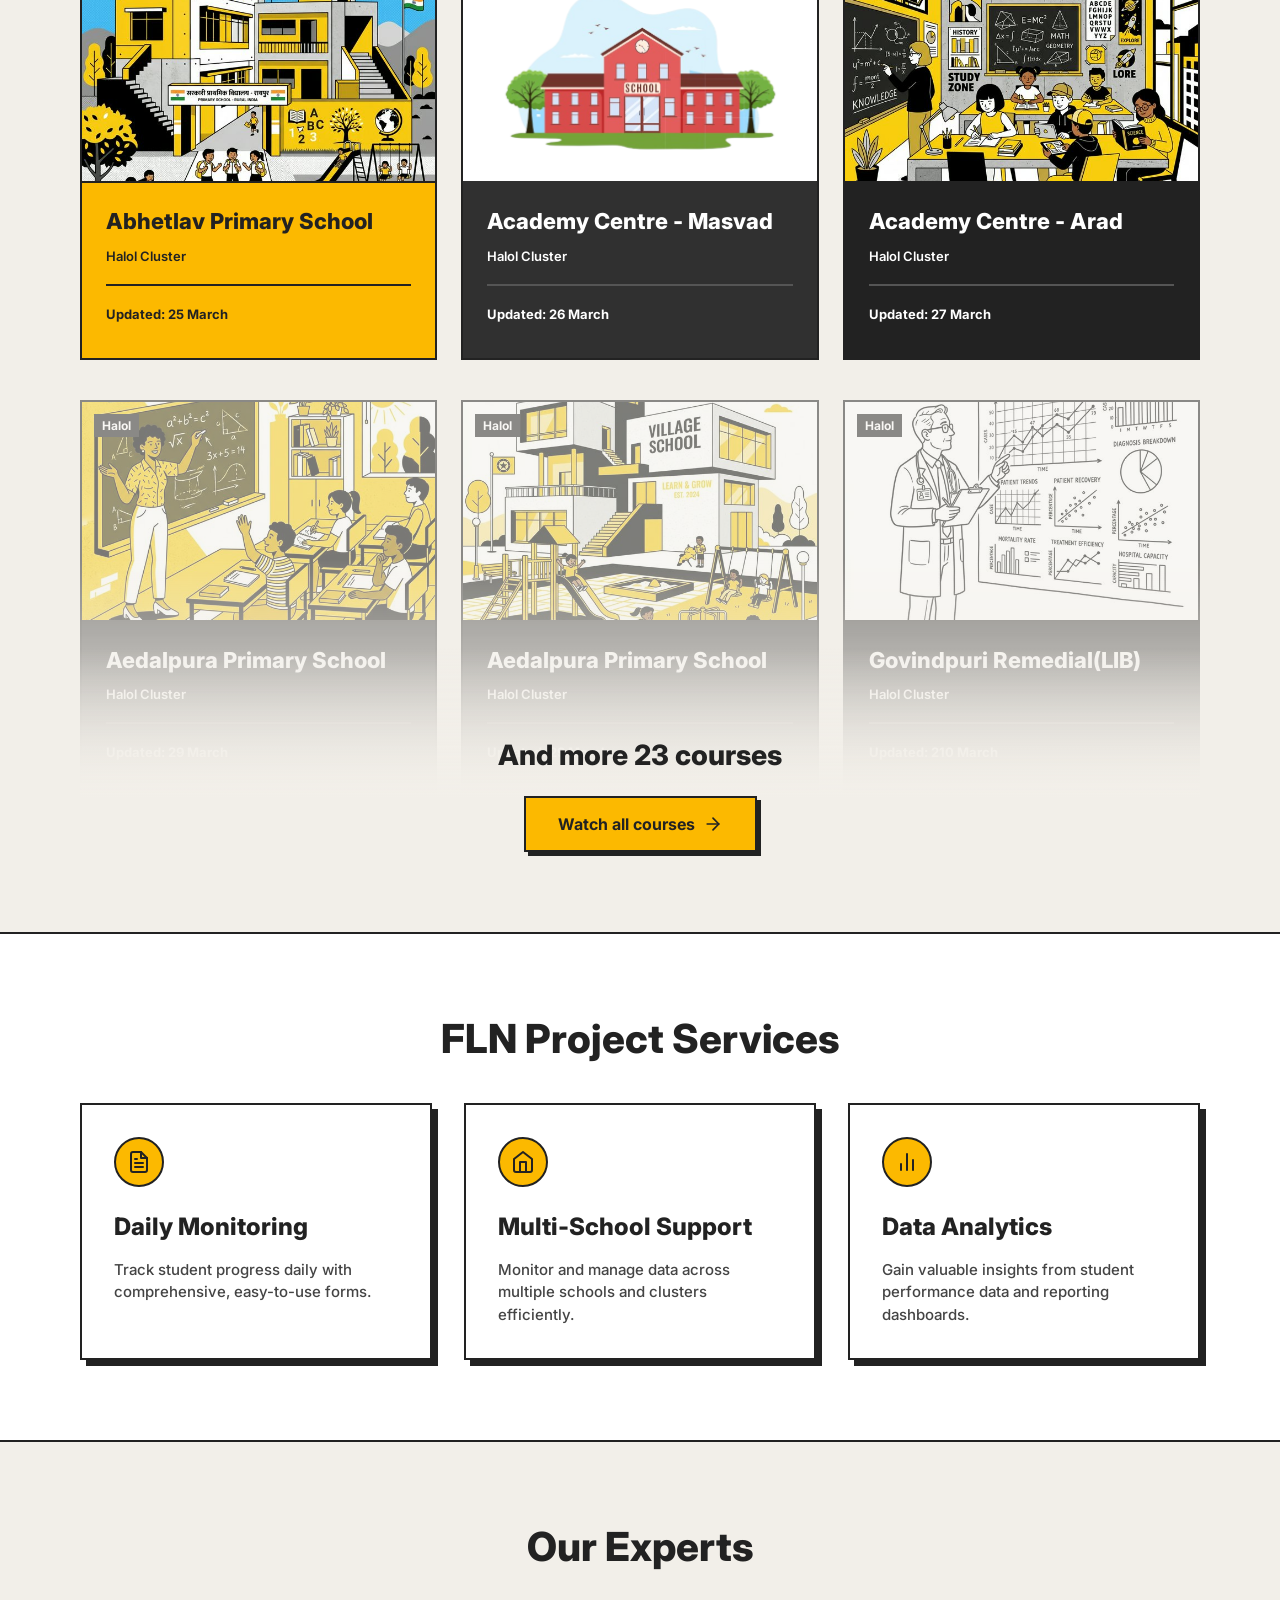
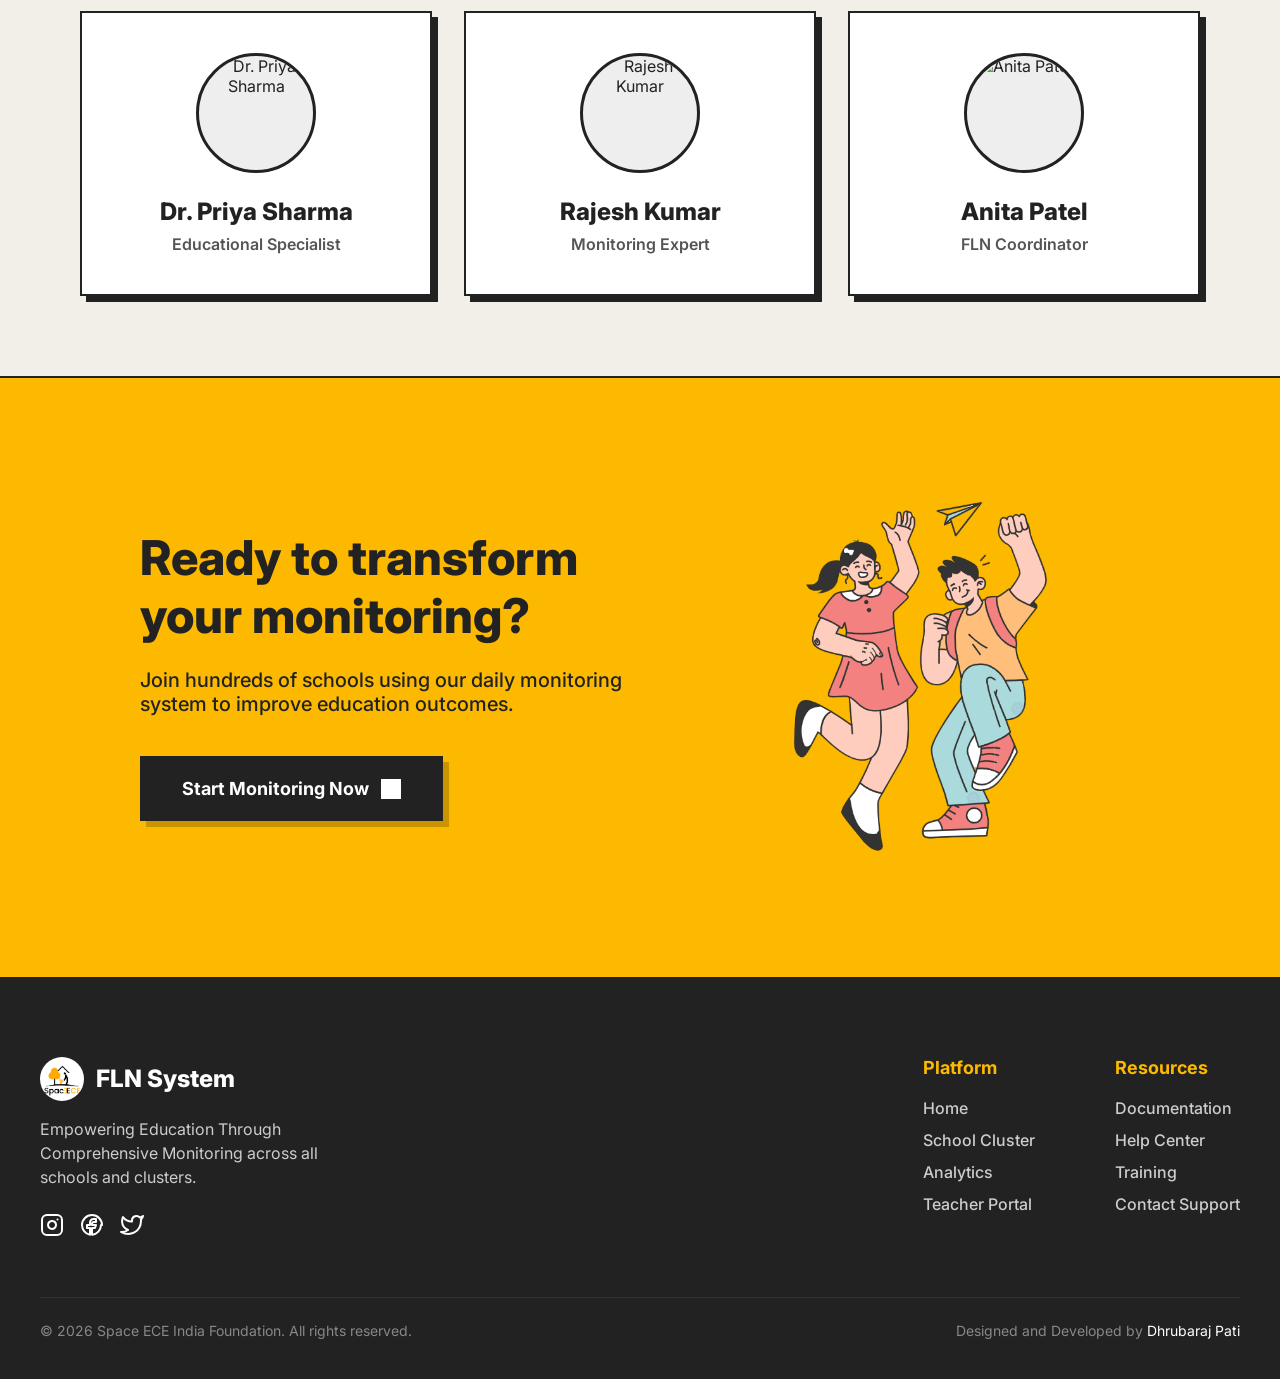
==== commit adb94450: "feat: Add responsive design and update footer content and styling across core pages." ====
--- a/index.html
+++ b/index.html
@@ -718,6 +718,11 @@
       font-size: 14px;
       flex-wrap: wrap;
       gap: 16px;
+    }
+
+    .footer-bottom a {
+      color: #fff;
+      text-decoration: none;
     }
 
     /* Icons placeholder styles */
@@ -1521,7 +1526,7 @@
     </div>
     <div class="footer-bottom">
       <div>&copy; 2026 Space ECE India Foundation. All rights reserved.</div>
-      <div>Designed for FLN Initiative</div>
+      <div>Designed and Developed by <a href="https://codewithdhruba.in/" target="_blank">Dhrubaraj Pati</a></div>
     </div>
   </footer>
 
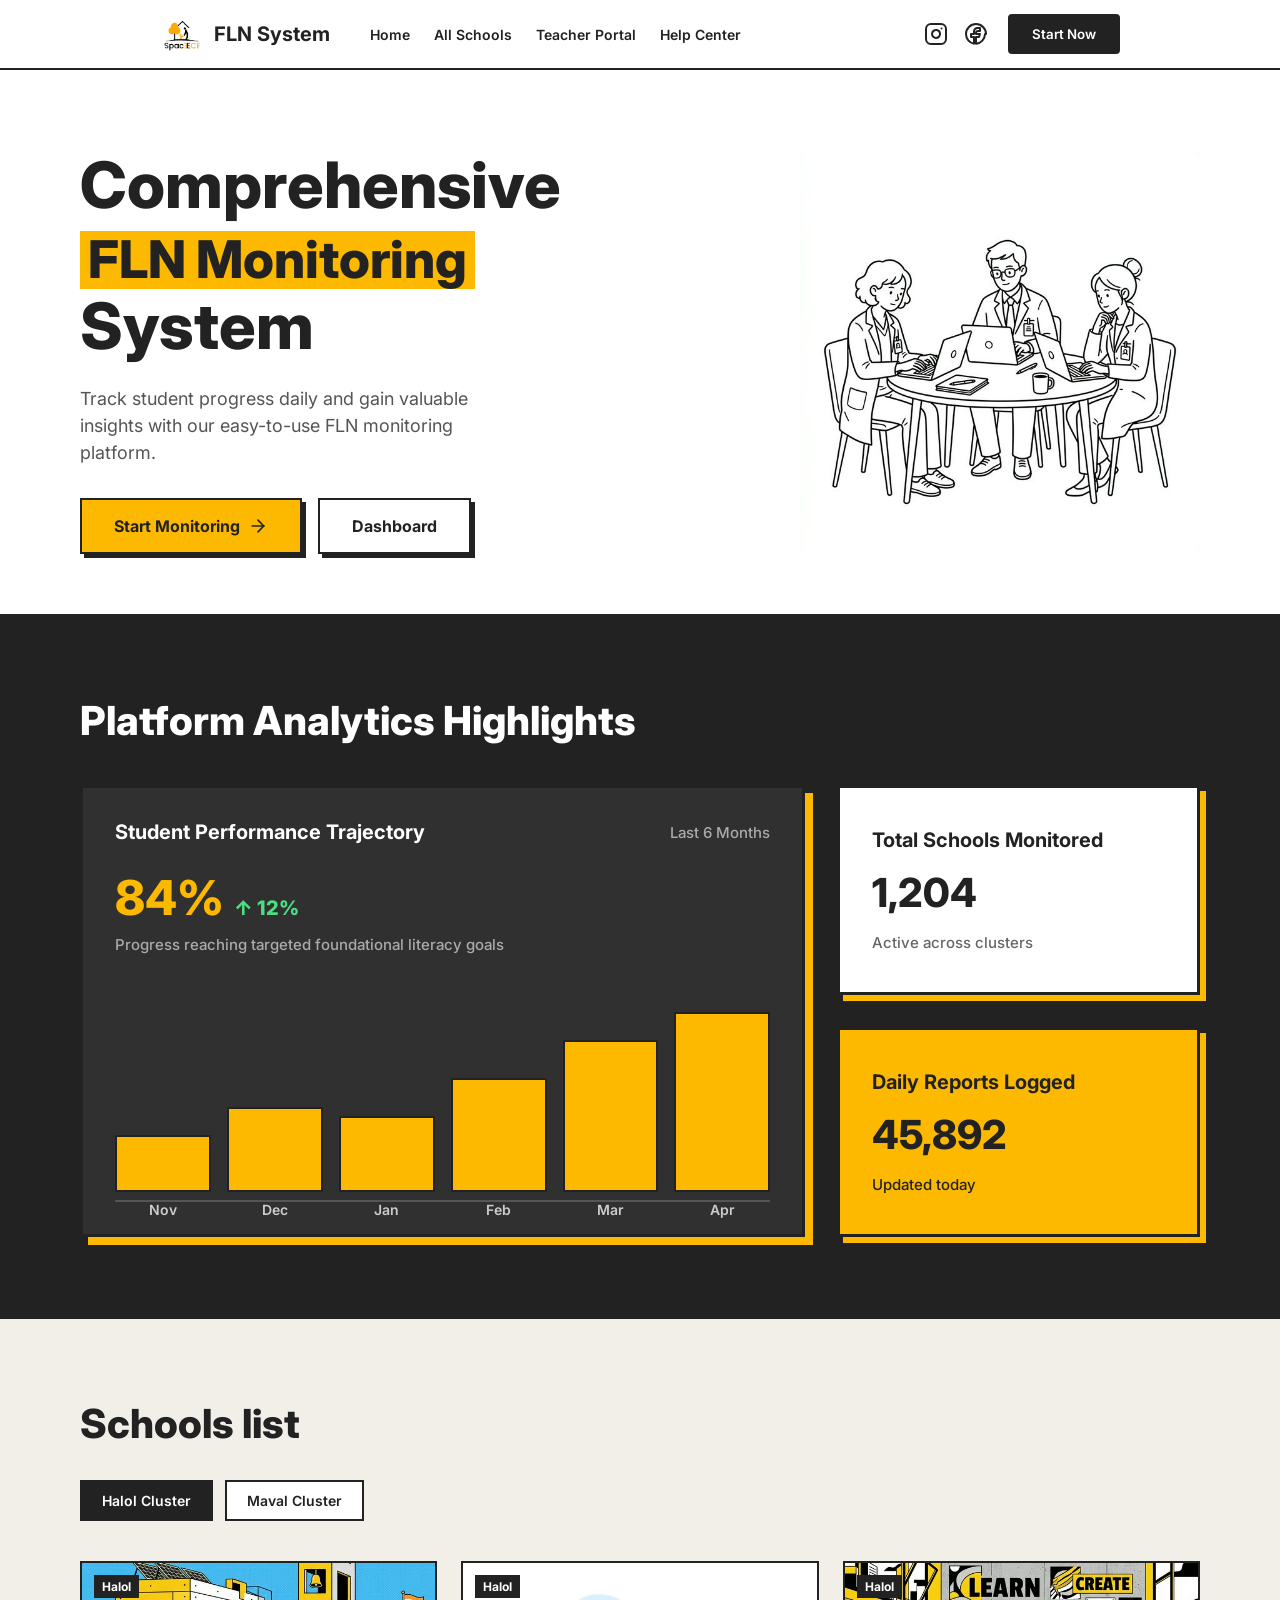
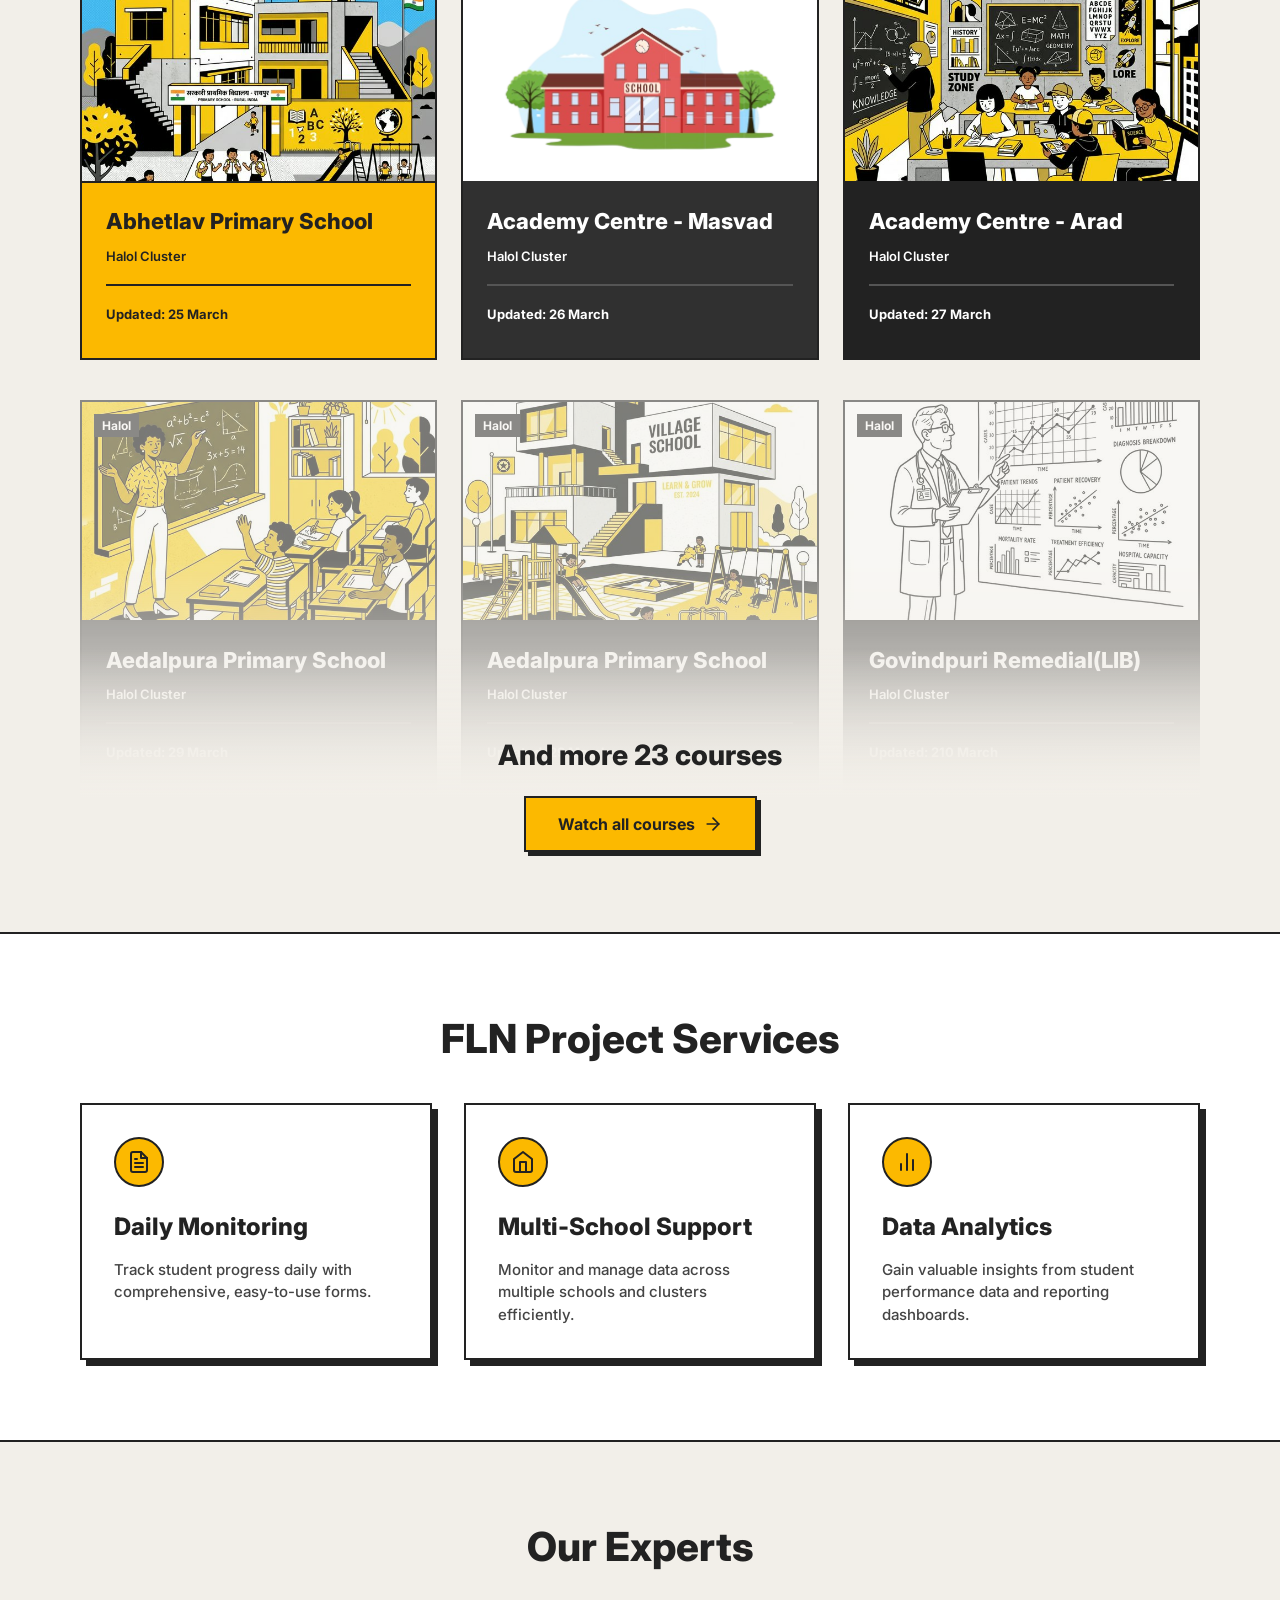
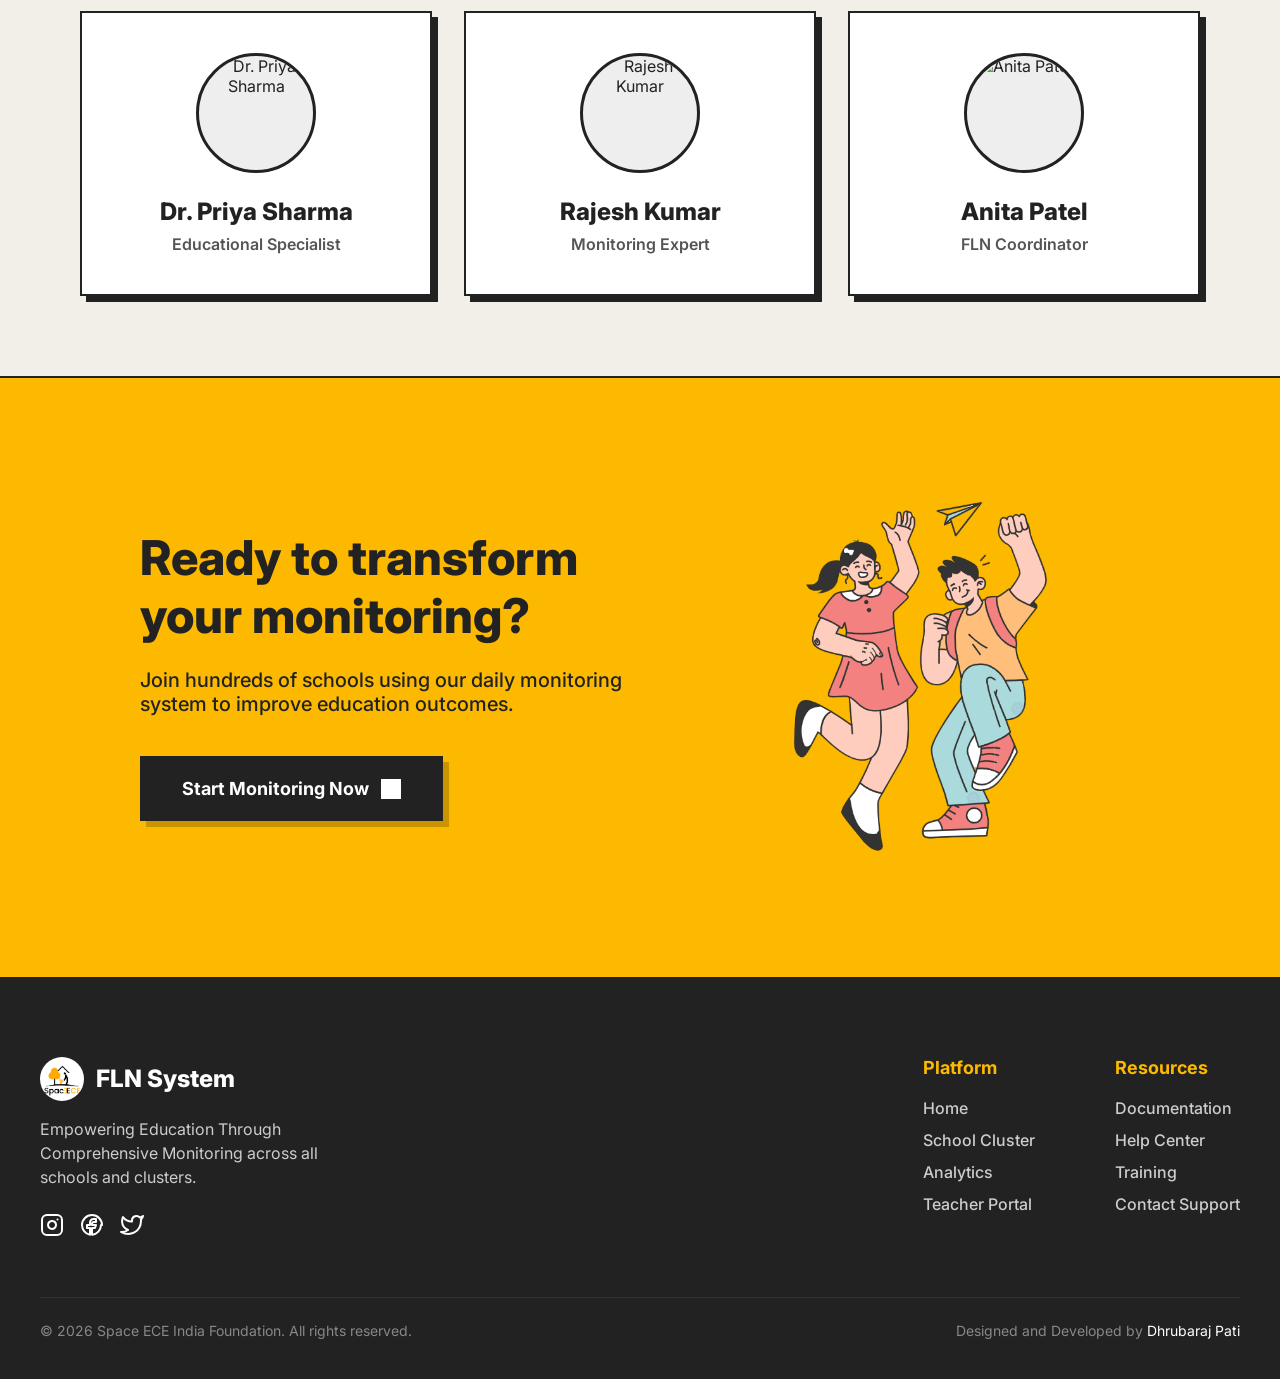
==== commit e376bba4: "feat: implement dashboard page with filtering and statistics, and update navigation across related p" ====
--- a/index.html
+++ b/index.html
@@ -1108,7 +1108,7 @@
       <div class="nav-links">
         <a href="index.html">Home</a>
         <a href="cluster.html">All Schools</a>
-        <a href="teacher-portal.html">Teacher</a>
+        <a href="teacher-portal.html">Teacher Portal</a>
         <a href="help-center.html">Help Center</a>
       </div>
     </div>
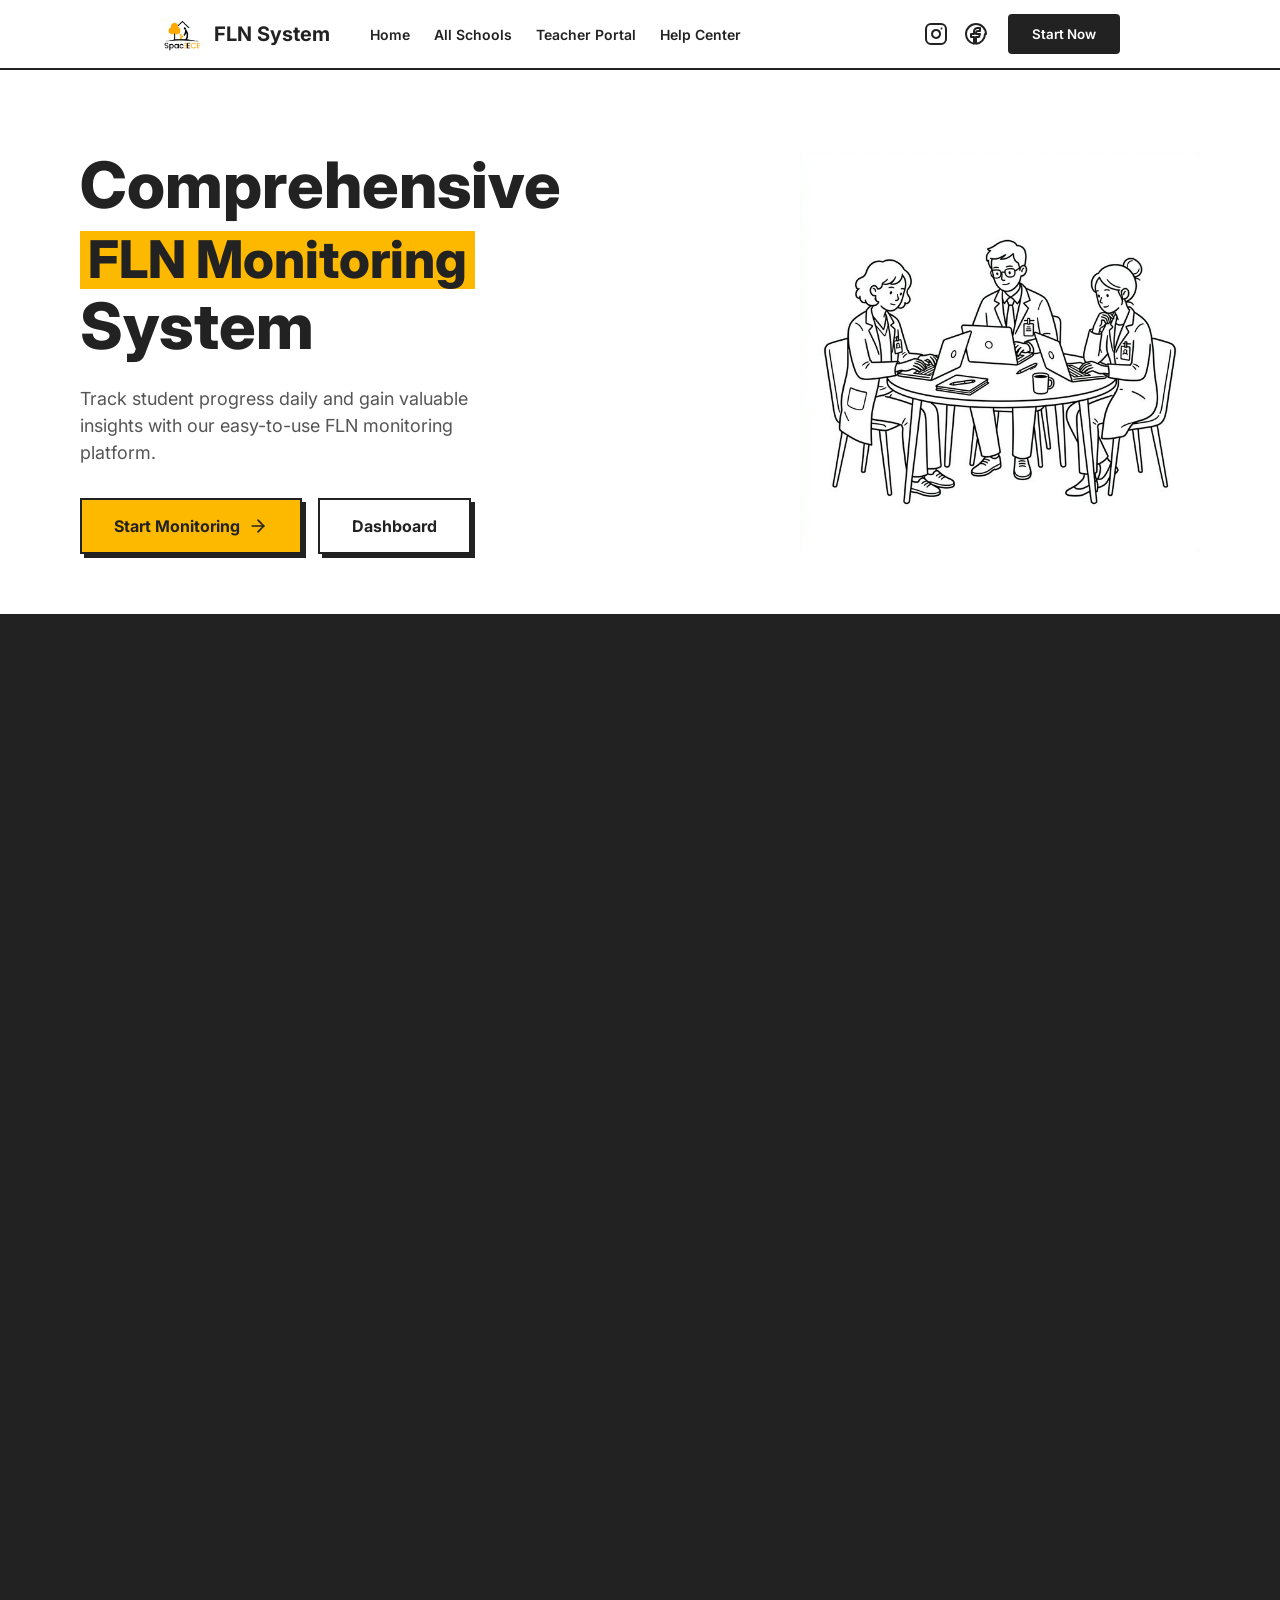
==== commit 9af6745d: "feat: integrate TCPDF library for PDF generation and update monitoring system database and UI compon" ====
--- a/index.html
+++ b/index.html
@@ -29,6 +29,16 @@
       background-color: #ffffff;
     }
 
+    .dashboard-section,
+    .courses-section,
+    .services-section,
+    .teachers-section,
+    .cta-section,
+    .site-footer {
+      content-visibility: auto;
+      contain-intrinsic-size: 1px 900px;
+    }
+
     /* Navbar */
     .navbar {
       display: flex;
@@ -1102,7 +1112,7 @@
   <header class="navbar">
     <div class="nav-left">
       <div class="logo">
-        <img class="logo-icon" src="assets/logo.jpeg" alt="Logo" style="object-fit: cover;">
+        <img class="logo-icon" src="assets/logo.jpeg" alt="Logo" style="object-fit: cover;" decoding="async">
         FLN System
       </div>
       <div class="nav-links">
@@ -1152,13 +1162,13 @@
               <polyline points="12 5 19 12 12 19"></polyline>
             </svg>
           </button>
-          <button class="btn-hero white">
+          <button class="btn-hero white" onclick="window.location.href='dashboard.html'">
             Dashboard
           </button>
         </div>
       </div>
       <div class="hero-image">
-        <img src="assets/hero.png" alt="Doctors at table">
+        <img src="assets/hero.png" alt="Doctors at table" fetchpriority="high" decoding="async">
       </div>
     </section>
 
@@ -1218,7 +1228,7 @@
               <div class="course-card card-yellow">
                 <span class="badge">Halol</span>
                 <div class="card-image">
-                  <img src="assets/neo_school_1.png" alt="Halol Primary School">
+                  <img src="assets/neo_school_1.png" alt="Halol Primary School" loading="lazy" decoding="async">
                 </div>
                 <div class="card-content">
                   <div class="card-title">Abhetlav Primary School</div>
@@ -1230,7 +1240,7 @@
               <div class="course-card card-dark">
                 <span class="badge">Halol</span>
                 <div class="card-image">
-                  <img src="assets/School3.png" alt="Halol Secondary School">
+                  <img src="assets/School3.png" alt="Halol Secondary School" loading="lazy" decoding="async">
                 </div>
                 <div class="card-content">
                   <div class="card-title">Academy Centre - Masvad</div>
@@ -1242,7 +1252,7 @@
               <div class="course-card card-black">
                 <span class="badge">Halol</span>
                 <div class="card-image">
-                  <img src="assets/neo_school_3.png" alt="Halol High School">
+                  <img src="assets/neo_school_3.png" alt="Halol High School" loading="lazy" decoding="async">
                 </div>
                 <div class="card-content">
                   <div class="card-title">Academy Centre - Arad</div>
@@ -1256,7 +1266,7 @@
               <div class="course-card card-dark">
                 <span class="badge">Halol</span>
                 <div class="card-image">
-                  <img src="assets/neo_school_4.png" alt="Aedalpura Primary School">
+                  <img src="assets/neo_school_4.png" alt="Aedalpura Primary School" loading="lazy" decoding="async">
                 </div>
                 <div class="card-content">
                   <div class="card-title">Aedalpura Primary School</div>
@@ -1268,7 +1278,7 @@
               <div class="course-card card-dark">
                 <span class="badge">Halol</span>
                 <div class="card-image">
-                  <img src="assets/neo_school_2.png" alt="Aedalpura Primary School">
+                  <img src="assets/neo_school_2.png" alt="Aedalpura Primary School" loading="lazy" decoding="async">
                 </div>
                 <div class="card-content">
                   <div class="card-title">Aedalpura Primary School</div>
@@ -1280,7 +1290,7 @@
               <div class="course-card card-black">
                 <span class="badge">Halol</span>
                 <div class="card-image">
-                  <img src="assets/course2.png" alt="Halol Public School">
+                  <img src="assets/course2.png" alt="Halol Public School" loading="lazy" decoding="async">
                 </div>
                 <div class="card-content">
                   <div class="card-title">Govindpuri Remedial(LIB)</div>
@@ -1300,7 +1310,7 @@
               <div class="course-card card-yellow">
                 <span class="badge">Maval Cluster</span>
                 <div class="card-image">
-                  <img src="assets/course1.png" alt="Evaluating patient">
+                  <img src="assets/course1.png" alt="Evaluating patient" loading="lazy" decoding="async">
                 </div>
                 <div class="card-content">
                   <div class="card-title">Shri Chhtrapati Shivaji Vcidya Mandir, Kanhe</div>
@@ -1314,7 +1324,7 @@
               <div class="course-card card-dark">
                 <span class="badge">Maval Cluster</span>
                 <div class="card-image">
-                  <img src="assets/School3.png" alt="Medical statistics">
+                  <img src="assets/School3.png" alt="Medical statistics" loading="lazy" decoding="async">
                 </div>
                 <div class="card-content">
                   <div class="card-title">Shriram Vidyalaya, Navalakh Umbre</div>
@@ -1328,7 +1338,7 @@
               <div class="course-card card-black">
                 <span class="badge">Maval Cluster</span>
                 <div class="card-image">
-                  <img src="assets/School4.png" alt="Doctor and law">
+                  <img src="assets/School4.png" alt="Doctor and law" loading="lazy" decoding="async">
                 </div>
                 <div class="card-content">
                   <div class="card-title">Z P Primary Schoool, Bhoyare</div>
@@ -1343,16 +1353,16 @@
             <div class="courses-grid hidden-row">
               <!-- Card 4 placeholder -->
               <div class="course-card">
-                <div class="card-image"><img src="assets/neo_school_1.png"></div>
+                <div class="card-image"><img src="assets/neo_school_1.png" loading="lazy" decoding="async" alt="School preview"></div>
               </div>
               <!-- Card 5 placeholder -->
               <div class="course-card">
-                <div class="card-image"><img src="assets/neo_school_2.png"></div>
+                <div class="card-image"><img src="assets/neo_school_2.png" loading="lazy" decoding="async" alt="School preview"></div>
               </div>
               <!-- Card 6 placeholder -->
               <div class="course-card">
                 <span class="badge">Maval Cluster</span>
-                <div class="card-image"><img src="assets/neo_school_3.png"></div>
+                <div class="card-image"><img src="assets/neo_school_3.png" loading="lazy" decoding="async" alt="School preview"></div>
               </div>
             </div>
             <div class="fade-overlay"></div>
@@ -1429,7 +1439,7 @@
         <div class="teachers-grid">
           <div class="teacher-card">
             <div class="teacher-avatar">
-              <img src="https://ui-avatars.com/api/?name=Priya+Sharma&background=random&size=120"
+              <img src="https://ui-avatars.com/api/?name=Priya+Sharma&background=random&size=120" loading="lazy" decoding="async"
                 alt="Dr. Priya Sharma">
             </div>
             <h3>Dr. Priya Sharma</h3>
@@ -1437,14 +1447,14 @@
           </div>
           <div class="teacher-card">
             <div class="teacher-avatar">
-              <img src="https://ui-avatars.com/api/?name=Rajesh+Kumar&background=random&size=120" alt="Rajesh Kumar">
+              <img src="https://ui-avatars.com/api/?name=Rajesh+Kumar&background=random&size=120" alt="Rajesh Kumar" loading="lazy" decoding="async">
             </div>
             <h3>Rajesh Kumar</h3>
             <p>Monitoring Expert</p>
           </div>
           <div class="teacher-card">
             <div class="teacher-avatar">
-              <img src="https://ui-avatars.com/api/?name=Anita+Patel&background=random&size=120" alt="Anita Patel">
+              <img src="https://ui-avatars.com/api/?name=Anita+Patel&background=random&size=120" alt="Anita Patel" loading="lazy" decoding="async">
             </div>
             <h3>Anita Patel</h3>
             <p>FLN Coordinator</p>
@@ -1467,7 +1477,7 @@
             </svg></button>
         </div>
         <div class="cta-image-wrapper">
-          <img src="assets/Student.png" alt="Student Illustration">
+          <img src="assets/Student.png" alt="Student Illustration" loading="lazy" decoding="async">
         </div>
       </div>
     </section>
@@ -1477,7 +1487,7 @@
     <div class="footer-container">
       <div class="footer-brand">
         <h2>
-          <img class="logo-icon" src="assets/logo.jpeg" alt="Logo" style="object-fit: cover;">
+          <img class="logo-icon" src="assets/logo.jpeg" alt="Logo" style="object-fit: cover;" loading="lazy" decoding="async">
           FLN System
         </h2>
         <p>Empowering Education Through Comprehensive Monitoring across all schools and clusters.</p>
@@ -1555,4 +1565,4 @@
 </body>
 
 
-</html>+</html>
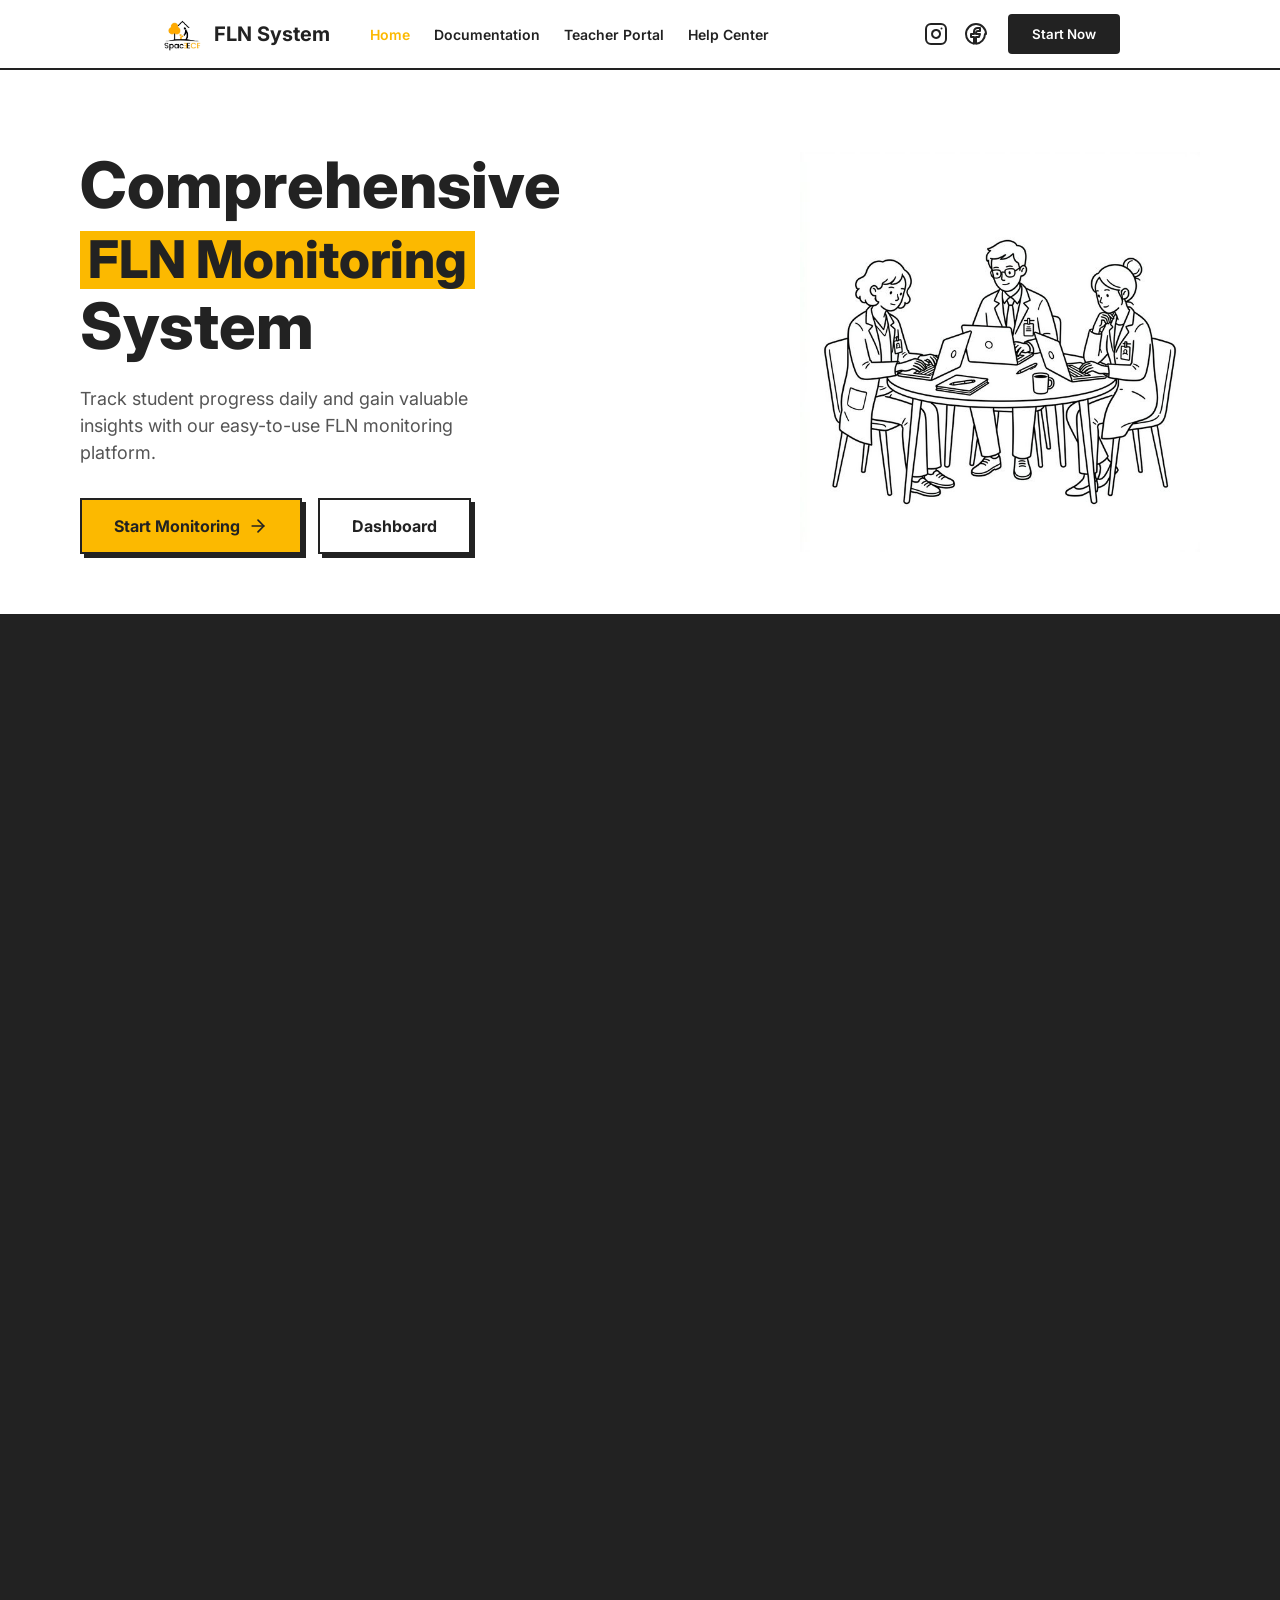
==== commit 96a76361: "feat: add documentation page and update navigation across all portal views" ====
--- a/index.html
+++ b/index.html
@@ -1116,8 +1116,8 @@
         FLN System
       </div>
       <div class="nav-links">
-        <a href="index.html">Home</a>
-        <a href="cluster.html">All Schools</a>
+        <a href="index.html" style="color: var(--yellow);">Home</a>
+        <a href="documentation.html">Documentation</a>
         <a href="teacher-portal.html">Teacher Portal</a>
         <a href="help-center.html">Help Center</a>
       </div>
@@ -1353,16 +1353,19 @@
             <div class="courses-grid hidden-row">
               <!-- Card 4 placeholder -->
               <div class="course-card">
-                <div class="card-image"><img src="assets/neo_school_1.png" loading="lazy" decoding="async" alt="School preview"></div>
+                <div class="card-image"><img src="assets/neo_school_1.png" loading="lazy" decoding="async"
+                    alt="School preview"></div>
               </div>
               <!-- Card 5 placeholder -->
               <div class="course-card">
-                <div class="card-image"><img src="assets/neo_school_2.png" loading="lazy" decoding="async" alt="School preview"></div>
+                <div class="card-image"><img src="assets/neo_school_2.png" loading="lazy" decoding="async"
+                    alt="School preview"></div>
               </div>
               <!-- Card 6 placeholder -->
               <div class="course-card">
                 <span class="badge">Maval Cluster</span>
-                <div class="card-image"><img src="assets/neo_school_3.png" loading="lazy" decoding="async" alt="School preview"></div>
+                <div class="card-image"><img src="assets/neo_school_3.png" loading="lazy" decoding="async"
+                    alt="School preview"></div>
               </div>
             </div>
             <div class="fade-overlay"></div>
@@ -1439,22 +1442,24 @@
         <div class="teachers-grid">
           <div class="teacher-card">
             <div class="teacher-avatar">
-              <img src="https://ui-avatars.com/api/?name=Priya+Sharma&background=random&size=120" loading="lazy" decoding="async"
-                alt="Dr. Priya Sharma">
+              <img src="https://ui-avatars.com/api/?name=Priya+Sharma&background=random&size=120" loading="lazy"
+                decoding="async" alt="Dr. Priya Sharma">
             </div>
             <h3>Dr. Priya Sharma</h3>
             <p>Educational Specialist</p>
           </div>
           <div class="teacher-card">
             <div class="teacher-avatar">
-              <img src="https://ui-avatars.com/api/?name=Rajesh+Kumar&background=random&size=120" alt="Rajesh Kumar" loading="lazy" decoding="async">
+              <img src="https://ui-avatars.com/api/?name=Rajesh+Kumar&background=random&size=120" alt="Rajesh Kumar"
+                loading="lazy" decoding="async">
             </div>
             <h3>Rajesh Kumar</h3>
             <p>Monitoring Expert</p>
           </div>
           <div class="teacher-card">
             <div class="teacher-avatar">
-              <img src="https://ui-avatars.com/api/?name=Anita+Patel&background=random&size=120" alt="Anita Patel" loading="lazy" decoding="async">
+              <img src="https://ui-avatars.com/api/?name=Anita+Patel&background=random&size=120" alt="Anita Patel"
+                loading="lazy" decoding="async">
             </div>
             <h3>Anita Patel</h3>
             <p>FLN Coordinator</p>
@@ -1487,7 +1492,8 @@
     <div class="footer-container">
       <div class="footer-brand">
         <h2>
-          <img class="logo-icon" src="assets/logo.jpeg" alt="Logo" style="object-fit: cover;" loading="lazy" decoding="async">
+          <img class="logo-icon" src="assets/logo.jpeg" alt="Logo" style="object-fit: cover;" loading="lazy"
+            decoding="async">
           FLN System
         </h2>
         <p>Empowering Education Through Comprehensive Monitoring across all schools and clusters.</p>
@@ -1526,7 +1532,7 @@
         <div class="footer-col">
           <h4>Resources</h4>
           <ul>
-            <li><a href="#">Documentation</a></li>
+            <li><a href="documentation.html">Documentation</a></li>
             <li><a href="help-center.html">Help Center</a></li>
             <li><a href="#">Training</a></li>
             <li><a href="#">Contact Support</a></li>
@@ -1565,4 +1571,4 @@
 </body>
 
 
-</html>
+</html>
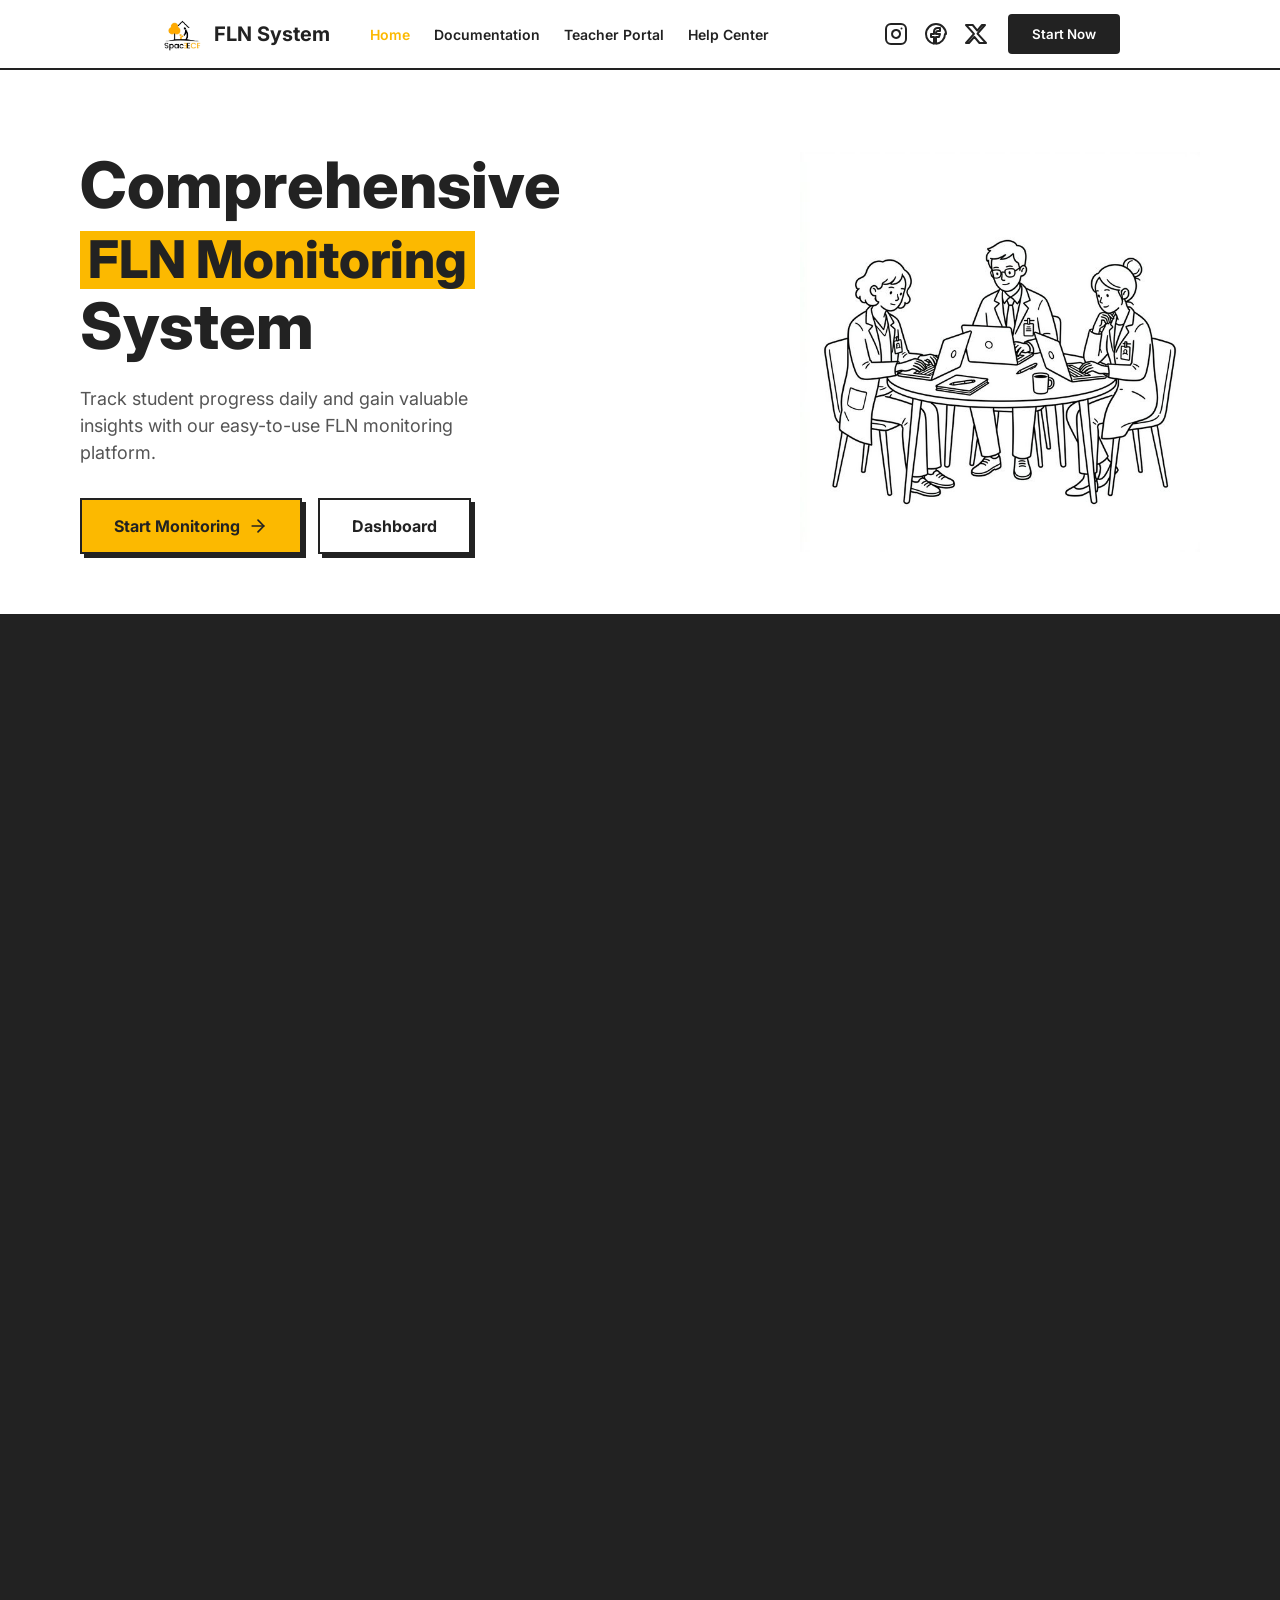
==== commit 55446e19: "feat: add mobile navigation and back-to-top functionality, including styles and scripts for improved" ====
--- a/index.html
+++ b/index.html
@@ -1105,6 +1105,12 @@
       }
     }
   </style>
+  <link rel="stylesheet" href="assets/social-links.css">
+  <link rel="stylesheet" href="assets/mobile-nav.css">
+  <link rel="stylesheet" href="assets/back-to-top.css">
+  <script src="assets/social-links.js" defer></script>
+  <script src="assets/mobile-nav.js" defer></script>
+  <script src="assets/back-to-top.js" defer></script>
 </head>
 
 <body>
@@ -1141,7 +1147,13 @@
       <button class="btn-write" onclick="window.location.href='cluster.html'">
         Start Now
       </button>
+      <button class="nav-toggle" type="button" aria-label="Toggle navigation" aria-expanded="false">
+        <span class="nav-toggle-line"></span>
+        <span class="nav-toggle-line"></span>
+        <span class="nav-toggle-line"></span>
+      </button>
     </div>
+    <div class="mobile-nav-panel" hidden></div>
   </header>
 
   <main>
@@ -1571,4 +1583,4 @@
 </body>
 
 
-</html>+</html>
--- a/assets/social-links.css
+++ b/assets/social-links.css
@@ -0,0 +1,11 @@
+.social-icons a {
+  display: inline-flex;
+  align-items: center;
+  justify-content: center;
+  color: inherit;
+  text-decoration: none;
+}
+
+.social-icons a:hover {
+  opacity: 0.8;
+}
--- a/assets/mobile-nav.css
+++ b/assets/mobile-nav.css
@@ -0,0 +1,133 @@
+[hidden] {
+  display: none !important;
+}
+
+.nav-toggle {
+  display: none;
+}
+
+@media (max-width: 1024px) {
+  body.nav-open {
+    overflow: hidden;
+  }
+
+  .navbar {
+    position: relative;
+  }
+
+  .nav-left {
+    min-width: 0;
+    flex: 1;
+  }
+
+  .logo {
+    min-width: 0;
+  }
+
+  .nav-toggle {
+    display: inline-flex;
+    flex-direction: column;
+    align-items: center;
+    justify-content: center;
+    gap: 5px;
+    width: 46px;
+    height: 46px;
+    border: 2px solid var(--border-color, #222222);
+    background: #ffffff;
+    color: var(--black, #222222);
+    cursor: pointer;
+    box-shadow: 4px 4px 0px var(--black, #222222);
+    flex-shrink: 0;
+    transition: transform 0.15s ease, box-shadow 0.15s ease;
+  }
+
+  .nav-toggle:hover {
+    transform: translate(1px, 1px);
+    box-shadow: 3px 3px 0px var(--black, #222222);
+  }
+
+  .nav-toggle-line {
+    width: 18px;
+    height: 2px;
+    background: currentColor;
+    transition: transform 0.2s ease, opacity 0.2s ease;
+  }
+
+  body.nav-open .nav-toggle-line:nth-child(1) {
+    transform: translateY(7px) rotate(45deg);
+  }
+
+  body.nav-open .nav-toggle-line:nth-child(2) {
+    opacity: 0;
+  }
+
+  body.nav-open .nav-toggle-line:nth-child(3) {
+    transform: translateY(-7px) rotate(-45deg);
+  }
+
+  .mobile-nav-panel {
+    position: absolute;
+    top: calc(100% + 2px);
+    left: 0;
+    right: 0;
+    display: flex;
+    flex-direction: column;
+    gap: 14px;
+    padding: 18px 40px 24px;
+    background: #ffffff;
+    border-bottom: 2px solid var(--border-color, #222222);
+    box-shadow: 0 18px 35px rgba(0, 0, 0, 0.14);
+    z-index: 150;
+  }
+
+  .mobile-nav-links,
+  .mobile-nav-actions {
+    display: flex;
+    flex-direction: column;
+    gap: 12px;
+  }
+
+  .mobile-nav-links a,
+  .mobile-nav-action {
+    display: block;
+    width: 100%;
+    padding: 14px 16px;
+    text-decoration: none;
+    color: var(--black, #222222);
+    background: #ffffff;
+    border: 2px solid var(--border-color, #222222);
+    font-weight: 700;
+    box-shadow: 4px 4px 0px var(--black, #222222);
+  }
+
+  .mobile-nav-links a[style*="--yellow"] {
+    background: var(--yellow, #fcb900);
+  }
+
+  .mobile-nav-action {
+    text-align: center;
+    background: var(--black, #222222);
+    color: #ffffff;
+  }
+}
+
+@media (max-width: 768px) {
+  .nav-right {
+    gap: 10px;
+  }
+
+  .nav-toggle {
+    width: 42px;
+    height: 42px;
+    box-shadow: 3px 3px 0px var(--black, #222222);
+  }
+
+  .mobile-nav-panel {
+    padding: 14px 16px 18px;
+  }
+
+  .mobile-nav-links a,
+  .mobile-nav-action {
+    padding: 12px 14px;
+  }
+}
--- a/assets/back-to-top.css
+++ b/assets/back-to-top.css
@@ -0,0 +1,51 @@
+.back-to-top {
+  position: fixed;
+  right: 20px;
+  bottom: 20px;
+  width: 58px;
+  height: 58px;
+  display: inline-flex;
+  align-items: center;
+  justify-content: center;
+  border: 3px solid var(--black, #222222);
+  background: var(--yellow, #fcb900);
+  color: var(--black, #222222);
+  box-shadow: 5px 5px 0px var(--black, #222222);
+  cursor: pointer;
+  z-index: 250;
+  opacity: 0;
+  pointer-events: none;
+  transform: translateY(12px);
+  transition: opacity 0.2s ease, transform 0.2s ease, box-shadow 0.15s ease;
+}
+
+.back-to-top.is-visible {
+  opacity: 1;
+  pointer-events: auto;
+  transform: translateY(0);
+}
+
+.back-to-top:hover {
+  transform: translate(-1px, -1px);
+  box-shadow: 7px 7px 0px var(--black, #222222);
+}
+
+.back-to-top:active {
+  transform: translate(2px, 2px);
+  box-shadow: 3px 3px 0px var(--black, #222222);
+}
+
+.back-to-top svg {
+  width: 22px;
+  height: 22px;
+}
+
+@media (max-width: 768px) {
+  .back-to-top {
+    right: 16px;
+    bottom: 16px;
+    width: 52px;
+    height: 52px;
+    box-shadow: 4px 4px 0px var(--black, #222222);
+  }
+}
